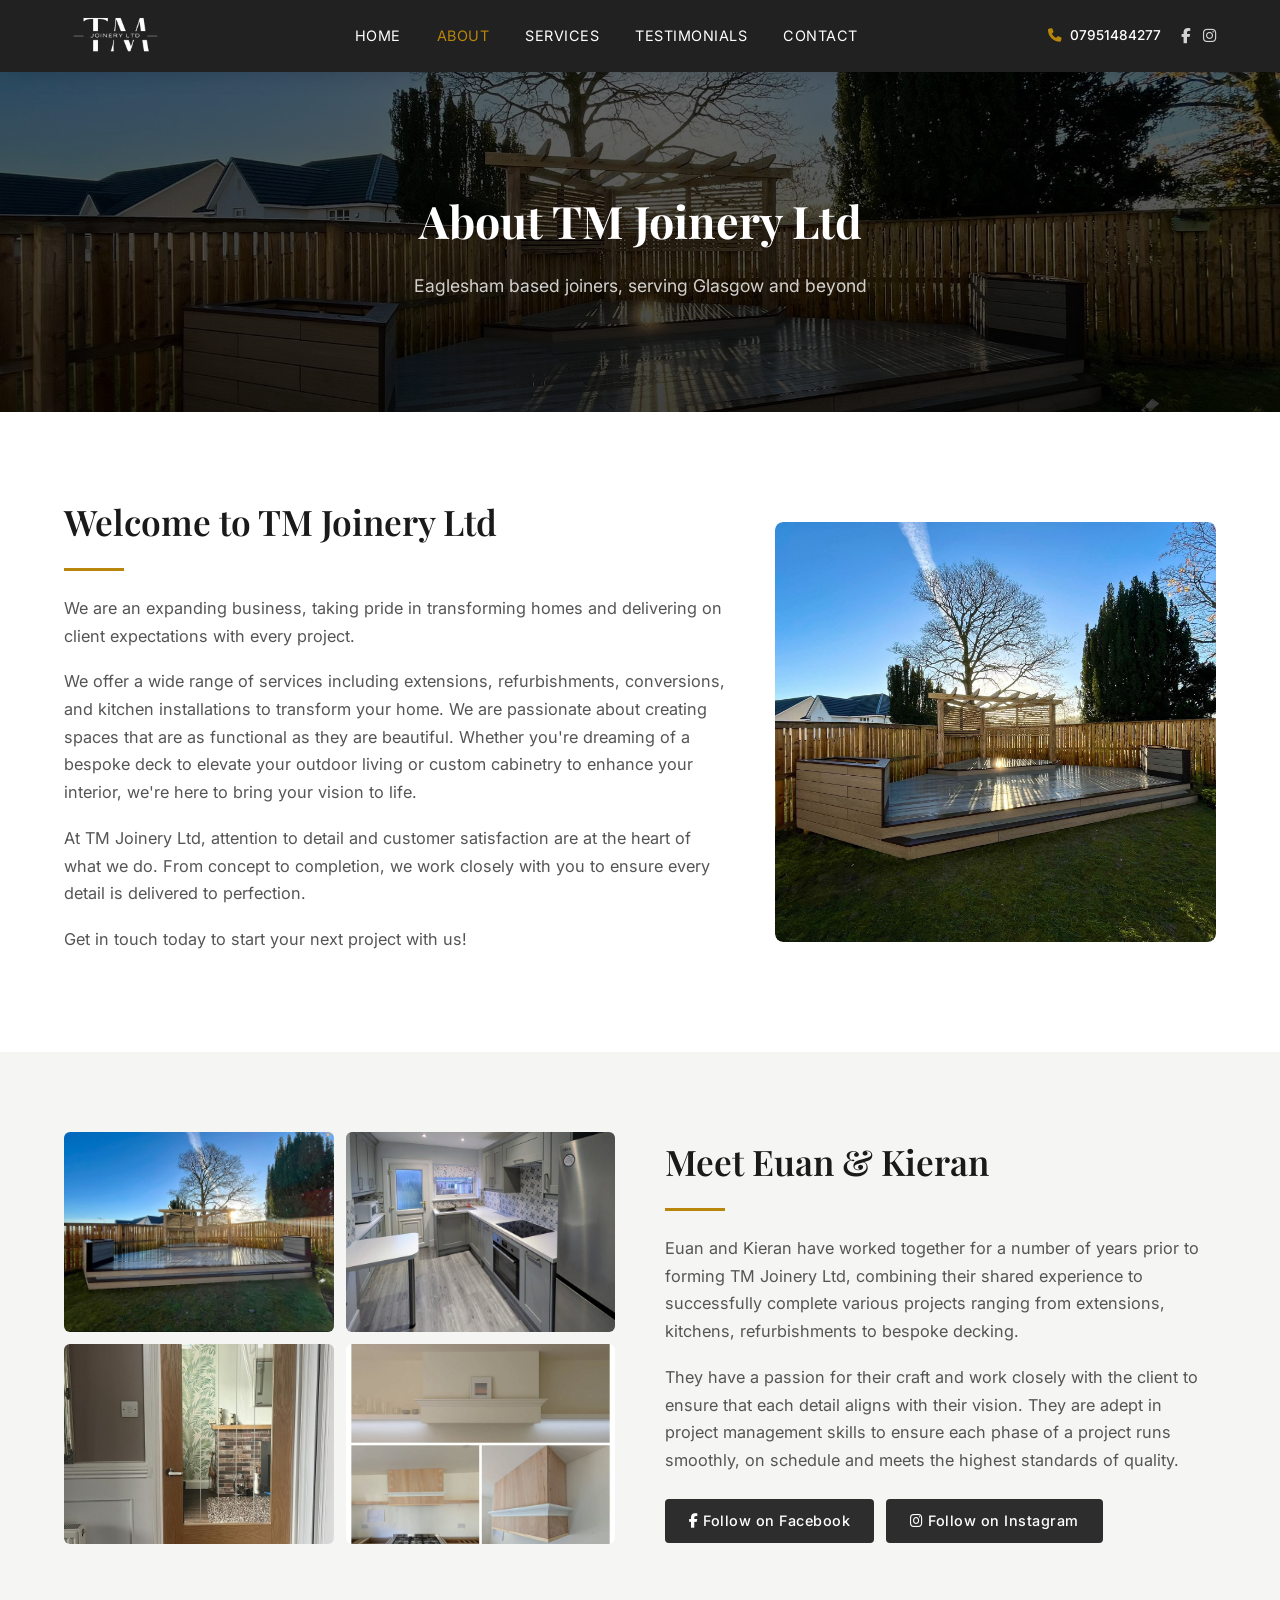
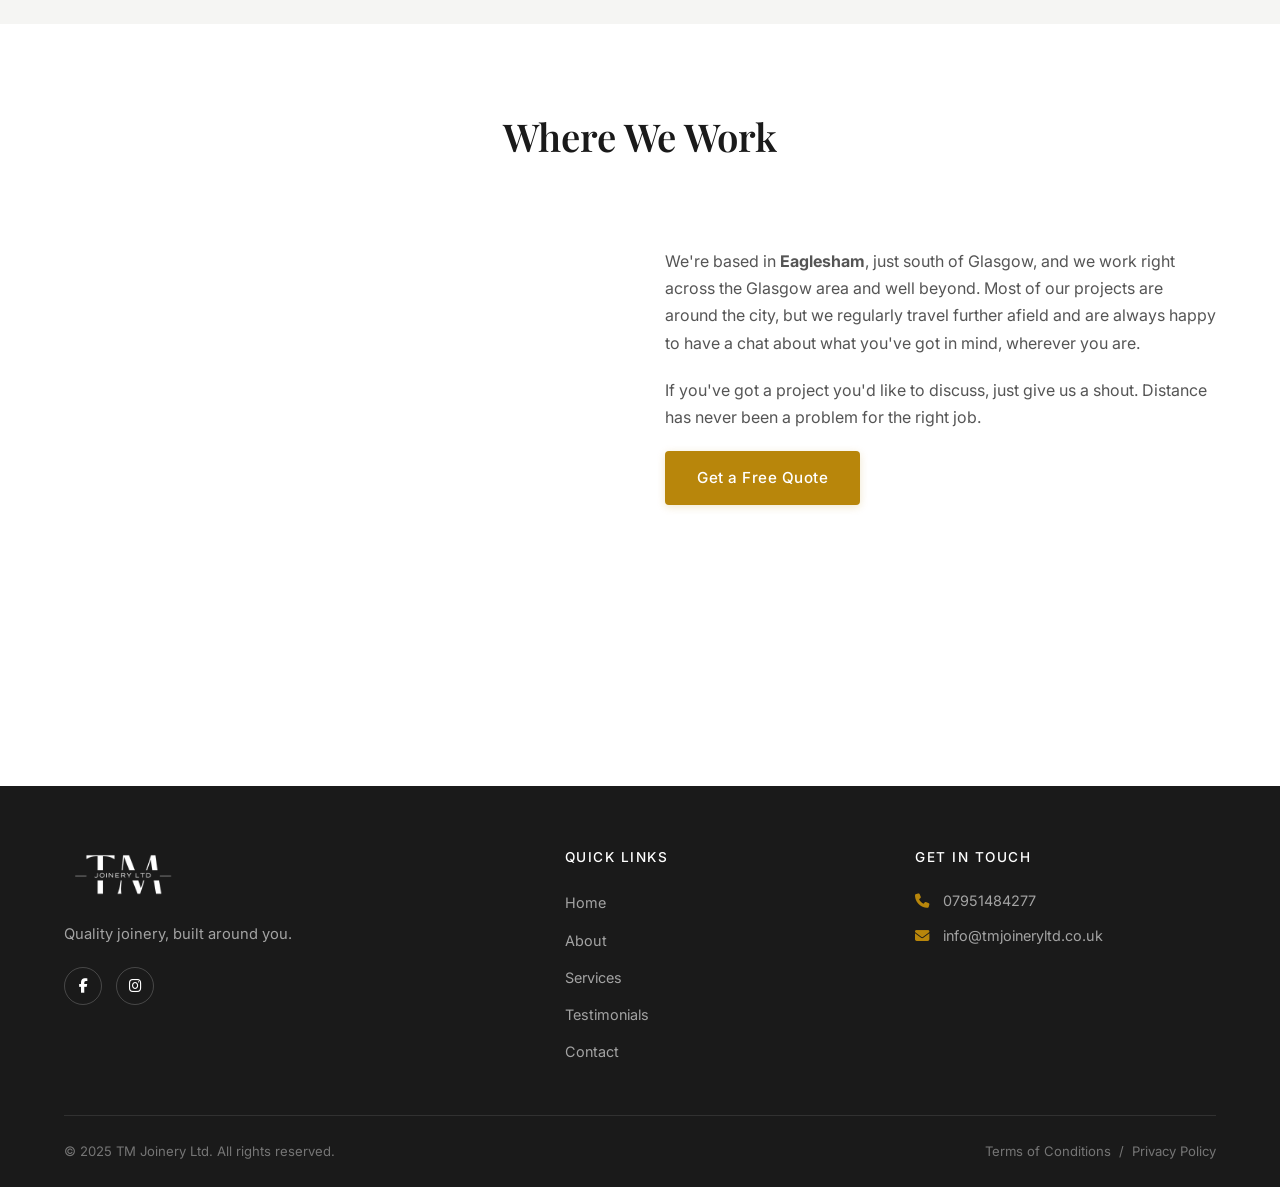
==== about.html @ 7e8c899b "Initial commit - TM Joinery Ltd website Complete responsive website with homepage, about page, servi" ====
<!DOCTYPE html>
<html lang="en">
<head>
    <meta charset="UTF-8">
    <meta name="viewport" content="width=device-width, initial-scale=1.0">
    <title>About Us | TM Joinery Ltd - Eaglesham, Glasgow</title>
    <meta name="description" content="Meet Euan and Kieran at TM Joinery Ltd, based in Eaglesham. Serving Glasgow, East Renfrewshire, Newton Mearns, Clarkston, Giffnock, and surrounding areas with quality joinery services.">
    <link rel="stylesheet" href="styles.css">
    <link rel="stylesheet" href="https://cdnjs.cloudflare.com/ajax/libs/font-awesome/6.5.1/css/all.min.css">
    <link rel="preconnect" href="https://fonts.googleapis.com">
    <link rel="preconnect" href="https://fonts.gstatic.com" crossorigin>
    <link href="https://fonts.googleapis.com/css2?family=Playfair+Display:wght@400;600;700&family=Inter:wght@300;400;500;600&display=swap" rel="stylesheet">
</head>
<body>

    <!-- Navigation -->
    <nav class="navbar navbar-inner scrolled" id="navbar">
        <div class="nav-container">
            <a href="index.html" class="nav-logo">
                <img src="Assets/Pics/logo 37.png" alt="TM Joinery Ltd">
            </a>
            <ul class="nav-links" id="navLinks">
                <li><a href="index.html">Home</a></li>
                <li><a href="about.html" class="active">About</a></li>
                <li><a href="index.html#services">Services</a></li>
                <li><a href="index.html#testimonials">Testimonials</a></li>
                <li><a href="index.html#contact">Contact</a></li>
            </ul>
            <div class="nav-right">
                <a href="tel:07951484277" class="nav-phone"><i class="fas fa-phone"></i> 07951484277</a>
                <div class="nav-socials">
                    <a href="https://www.facebook.com/people/TM-Joinery-Ltd/61568900701388/?locale=en_GB" target="_blank" rel="noopener" aria-label="Facebook"><i class="fab fa-facebook-f"></i></a>
                    <a href="https://www.instagram.com/tmjoinery_ltd/" target="_blank" rel="noopener" aria-label="Instagram"><i class="fab fa-instagram"></i></a>
                </div>
            </div>
            <button class="nav-toggle" id="navToggle" aria-label="Toggle navigation">
                <span></span>
                <span></span>
                <span></span>
            </button>
        </div>
    </nav>

    <!-- Page Header -->
    <section class="page-header">
        <div class="page-header-overlay"></div>
        <div class="page-header-content">
            <h1>About TM Joinery Ltd</h1>
            <p>Eaglesham based joiners, serving Glasgow and beyond</p>
        </div>
    </section>

    <!-- About Content -->
    <section class="about-page">
        <div class="container">
            <div class="about-grid">
                <div class="about-text">
                    <h2>Welcome to TM Joinery Ltd</h2>
                    <div class="section-line section-line-left"></div>
                    <p>We are an expanding business, taking pride in transforming homes and delivering on client expectations with every project.</p>
                    <p>We offer a wide range of services including extensions, refurbishments, conversions, and kitchen installations to transform your home. We are passionate about creating spaces that are as functional as they are beautiful. Whether you're dreaming of a bespoke deck to elevate your outdoor living or custom cabinetry to enhance your interior, we're here to bring your vision to life.</p>
                    <p>At TM Joinery Ltd, attention to detail and customer satisfaction are at the heart of what we do. From concept to completion, we work closely with you to ensure every detail is delivered to perfection.</p>
                    <p>Get in touch today to start your next project with us!</p>
                </div>
                <div class="about-image">
                    <img src="Assets/Pics/main background.jpg" alt="Composite decking and pergola by TM Joinery">
                </div>
            </div>
        </div>
    </section>

    <!-- Meet the Team -->
    <section class="team-section">
        <div class="container">
            <div class="team-grid">
                <div class="team-images">
                    <div class="team-img-grid">
                        <img src="Assets/Pics/FB/GARD FINISHED.jpg" alt="TM Joinery garden project" loading="lazy">
                        <img src="Assets/Pics/FB/484621518_17917018698072659_4618935820180916962_n.jpg" alt="TM Joinery kitchen project" loading="lazy">
                        <img src="Assets/Pics/FB/463657122_17898323796072659_1747032525059321779_n.jpg" alt="TM Joinery door installation" loading="lazy">
                        <img src="Assets/Pics/FB/515772789_17929178856072659_7982444539125440788_n.jpg" alt="TM Joinery custom build" loading="lazy">
                    </div>
                </div>
                <div class="team-text">
                    <h2>Meet Euan &amp; Kieran</h2>
                    <div class="section-line section-line-left"></div>
                    <p>Euan and Kieran have worked together for a number of years prior to forming TM Joinery Ltd, combining their shared experience to successfully complete various projects ranging from extensions, kitchens, refurbishments to bespoke decking.</p>
                    <p>They have a passion for their craft and work closely with the client to ensure that each detail aligns with their vision. They are adept in project management skills to ensure each phase of a project runs smoothly, on schedule and meets the highest standards of quality.</p>
                    <div class="team-socials">
                        <a href="https://www.facebook.com/people/TM-Joinery-Ltd/61568900701388/?locale=en_GB" target="_blank" rel="noopener" class="btn btn-social"><i class="fab fa-facebook-f"></i> Follow on Facebook</a>
                        <a href="https://www.instagram.com/tmjoinery_ltd/" target="_blank" rel="noopener" class="btn btn-social"><i class="fab fa-instagram"></i> Follow on Instagram</a>
                    </div>
                </div>
            </div>
        </div>
    </section>

    <!-- Where We Work + Map -->
    <section class="areas-section">
        <div class="container">
            <div class="section-header">
                <h2>Where We Work</h2>
                <div class="section-line"></div>
            </div>
            <div class="areas-grid">
                <div class="areas-map">
                    <iframe
                        src="https://www.google.com/maps/embed?pb=!1m18!1m12!1m3!1d143000!2d-4.45!3d55.82!2m3!1f0!2f0!3f0!3m2!1i1024!2i768!4f13.1!3m3!1m2!1s0x4888426b4a3f1b1d%3A0x2c8d3ec8e2f1c9a0!2sEaglesham%2C%20Glasgow!5e0!3m2!1sen!2suk!4v1"
                        width="100%"
                        height="400"
                        style="border:0; border-radius: 8px;"
                        allowfullscreen=""
                        loading="lazy"
                        referrerpolicy="no-referrer-when-downgrade"
                        title="TM Joinery Ltd - based in Eaglesham, serving the greater Glasgow area">
                    </iframe>
                </div>
                <div class="areas-content">
                    <p>We're based in <strong>Eaglesham</strong>, just south of Glasgow, and we work right across the Glasgow area and well beyond. Most of our projects are around the city, but we regularly travel further afield and are always happy to have a chat about what you've got in mind, wherever you are.</p>
                    <p>If you've got a project you'd like to discuss, just give us a shout. Distance has never been a problem for the right job.</p>
                    <a href="index.html#contact" class="btn btn-primary">Get a Free Quote</a>
                </div>
            </div>
        </div>
    </section>

    <!-- Footer -->
    <footer class="footer">
        <div class="container">
            <div class="footer-grid">
                <div class="footer-brand">
                    <img src="Assets/Pics/logo 37.png" alt="TM Joinery Ltd" class="footer-logo">
                    <p>Quality joinery, built around you.</p>
                    <div class="footer-socials">
                        <a href="https://www.facebook.com/people/TM-Joinery-Ltd/61568900701388/?locale=en_GB" target="_blank" rel="noopener" aria-label="Facebook"><i class="fab fa-facebook-f"></i></a>
                        <a href="https://www.instagram.com/tmjoinery_ltd/" target="_blank" rel="noopener" aria-label="Instagram"><i class="fab fa-instagram"></i></a>
                    </div>
                </div>
                <div class="footer-links">
                    <h4>Quick Links</h4>
                    <ul>
                        <li><a href="index.html">Home</a></li>
                        <li><a href="about.html">About</a></li>
                        <li><a href="index.html#services">Services</a></li>
                        <li><a href="index.html#testimonials">Testimonials</a></li>
                        <li><a href="index.html#contact">Contact</a></li>
                    </ul>
                </div>
                <div class="footer-contact">
                    <h4>Get in Touch</h4>
                    <p><i class="fas fa-phone"></i> <a href="tel:07951484277">07951484277</a></p>
                    <p><i class="fas fa-envelope"></i> <a href="mailto:info@tmjoineryltd.co.uk">info@tmjoineryltd.co.uk</a></p>
                </div>
            </div>
            <div class="footer-bottom">
                <p>&copy; 2025 TM Joinery Ltd. All rights reserved.</p>
                <div class="footer-legal">
                    <a href="#">Terms of Conditions</a>
                    <span>/</span>
                    <a href="#">Privacy Policy</a>
                </div>
            </div>
        </div>
    </footer>

    <script>
        // Mobile nav toggle
        const navToggle = document.getElementById('navToggle');
        const navLinks = document.getElementById('navLinks');
        navToggle.addEventListener('click', () => {
            navLinks.classList.toggle('active');
            navToggle.classList.toggle('active');
        });
        navLinks.querySelectorAll('a').forEach(link => {
            link.addEventListener('click', () => {
                navLinks.classList.remove('active');
                navToggle.classList.remove('active');
            });
        });

        // Scroll reveal
        const observer = new IntersectionObserver((entries) => {
            entries.forEach(entry => {
                if (entry.isIntersecting) {
                    entry.target.classList.add('visible');
                    observer.unobserve(entry.target);
                }
            });
        }, { threshold: 0.1, rootMargin: '0px 0px -50px 0px' });

        document.querySelectorAll('.about-text, .about-image, .team-text, .team-images, .areas-content, .areas-map').forEach(el => {
            el.classList.add('fade-in');
            observer.observe(el);
        });

        const style = document.createElement('style');
        style.textContent = `
            .fade-in { opacity: 0; transform: translateY(24px); transition: opacity 0.6s ease, transform 0.6s ease; }
            .fade-in.visible { opacity: 1; transform: translateY(0); }
        `;
        document.head.appendChild(style);
    </script>
</body>
</html>
---- styles.css ----
/* ========================================
   TM Joinery Ltd - Stylesheet
   ======================================== */

:root {
    --color-dark: #1a1a1a;
    --color-charcoal: #2d2d2d;
    --color-grey: #555;
    --color-light-grey: #f5f5f3;
    --color-border: #e0ddd8;
    --color-accent: #b8860b;
    --color-accent-dark: #9a7209;
    --color-white: #ffffff;
    --color-cream: #faf9f7;
    --font-heading: 'Playfair Display', Georgia, serif;
    --font-body: 'Inter', -apple-system, BlinkMacSystemFont, sans-serif;
}

* {
    margin: 0;
    padding: 0;
    box-sizing: border-box;
}

html {
    scroll-behavior: smooth;
}

body {
    font-family: var(--font-body);
    color: var(--color-dark);
    line-height: 1.7;
    overflow-x: hidden;
}

img {
    max-width: 100%;
    height: auto;
    display: block;
}

a {
    text-decoration: none;
    color: inherit;
    transition: color 0.3s ease;
}

.container {
    max-width: 1200px;
    margin: 0 auto;
    padding: 0 24px;
}

.section-header {
    text-align: center;
    margin-bottom: 60px;
}

.section-header h2 {
    font-family: var(--font-heading);
    font-size: 2.4rem;
    font-weight: 600;
    color: var(--color-dark);
    margin-bottom: 16px;
}

.section-line {
    width: 60px;
    height: 3px;
    background: var(--color-accent);
    margin: 0 auto;
}

.section-subtitle {
    margin-top: 20px;
    color: var(--color-grey);
    font-size: 1.05rem;
    max-width: 600px;
    margin-left: auto;
    margin-right: auto;
}

/* Buttons */
.btn {
    display: inline-block;
    padding: 14px 32px;
    border-radius: 4px;
    font-weight: 500;
    font-size: 0.95rem;
    letter-spacing: 0.5px;
    transition: all 0.35s cubic-bezier(0.25, 0.46, 0.45, 0.94);
    cursor: pointer;
    border: none;
    font-family: var(--font-body);
    position: relative;
    overflow: hidden;
}

.btn::after {
    content: '';
    position: absolute;
    top: 50%;
    left: 50%;
    width: 0;
    height: 0;
    background: rgba(255, 255, 255, 0.15);
    border-radius: 50%;
    transform: translate(-50%, -50%);
    transition: width 0.5s ease, height 0.5s ease;
}

.btn:hover::after {
    width: 300px;
    height: 300px;
}

.btn-primary {
    background: var(--color-accent);
    color: var(--color-white);
    box-shadow: 0 2px 8px rgba(184, 134, 11, 0.2);
}

.btn-primary:hover {
    background: var(--color-accent-dark);
    transform: translateY(-2px);
    box-shadow: 0 6px 20px rgba(184, 134, 11, 0.35);
}

.btn-primary:active {
    transform: translateY(0);
    box-shadow: 0 2px 6px rgba(184, 134, 11, 0.2);
}

.btn-outline {
    border: 2px solid var(--color-white);
    color: var(--color-white);
    background: transparent;
}

.btn-outline:hover {
    background: var(--color-white);
    color: var(--color-dark);
    transform: translateY(-2px);
    box-shadow: 0 6px 20px rgba(255, 255, 255, 0.2);
}

.btn-social {
    background: var(--color-charcoal);
    color: var(--color-white);
    padding: 10px 24px;
    font-size: 0.9rem;
}

.btn-social:hover {
    background: var(--color-accent);
    transform: translateY(-2px);
    box-shadow: 0 4px 15px rgba(184, 134, 11, 0.3);
}

/* ========================================
   Navigation
   ======================================== */
.navbar {
    position: fixed;
    top: 0;
    left: 0;
    width: 100%;
    z-index: 1000;
    padding: 16px 0;
    transition: all 0.3s ease;
    background: rgba(26, 26, 26, 0.55);
    backdrop-filter: blur(6px);
    -webkit-backdrop-filter: blur(6px);
}

.navbar.scrolled {
    background: rgba(26, 26, 26, 0.97);
    padding: 10px 0;
    box-shadow: 0 2px 20px rgba(0, 0, 0, 0.15);
}

.nav-container {
    max-width: 1200px;
    margin: 0 auto;
    padding: 0 24px;
    display: flex;
    align-items: center;
    justify-content: space-between;
}

.nav-logo img {
    height: 65px;
    filter: brightness(0) invert(1);
    transition: height 0.3s ease;
}

.navbar.scrolled .nav-logo img {
    height: 52px;
}

.nav-links {
    display: flex;
    list-style: none;
    gap: 36px;
}

.nav-links a {
    color: var(--color-white);
    font-size: 0.9rem;
    font-weight: 400;
    letter-spacing: 0.5px;
    text-transform: uppercase;
    position: relative;
}

.nav-links a::after {
    content: '';
    position: absolute;
    bottom: -4px;
    left: 0;
    width: 0;
    height: 2px;
    background: var(--color-accent);
    transition: width 0.3s ease;
}

.nav-links a:hover::after,
.nav-links a.nav-active::after {
    width: 100%;
}

.nav-right {
    display: flex;
    align-items: center;
    gap: 20px;
}

.nav-phone {
    color: var(--color-white);
    font-size: 0.85rem;
    font-weight: 500;
}

.nav-phone i {
    margin-right: 4px;
    color: var(--color-accent);
}

.nav-socials {
    display: flex;
    gap: 12px;
}

.nav-socials a {
    color: var(--color-white);
    font-size: 0.95rem;
    opacity: 0.8;
    transition: all 0.3s ease;
}

.nav-socials a:hover {
    opacity: 1;
    color: var(--color-accent);
}

.nav-toggle {
    display: none;
    flex-direction: column;
    gap: 5px;
    background: none;
    border: none;
    cursor: pointer;
    padding: 4px;
}

.nav-toggle span {
    width: 24px;
    height: 2px;
    background: var(--color-white);
    transition: all 0.3s ease;
}

/* ========================================
   Hero
   ======================================== */
.hero {
    position: relative;
    height: 100vh;
    min-height: 600px;
    display: flex;
    align-items: center;
    justify-content: center;
    background: url('Assets/Pics/main background.jpg') center/cover no-repeat;
}

.hero-overlay {
    position: absolute;
    inset: 0;
    background: linear-gradient(to bottom, rgba(0, 0, 0, 0.55), rgba(0, 0, 0, 0.7));
}

.hero-content {
    position: relative;
    z-index: 1;
    text-align: center;
    color: var(--color-white);
    padding: 0 24px;
    max-width: 800px;
}

.hero h1 {
    font-family: var(--font-heading);
    font-size: 3.5rem;
    font-weight: 700;
    letter-spacing: 2px;
    margin-bottom: 20px;
    line-height: 1.2;
}

.hero-subtitle {
    font-size: 1.15rem;
    font-weight: 300;
    opacity: 0.9;
    margin-bottom: 40px;
    letter-spacing: 0.3px;
}

.hero-buttons {
    display: flex;
    gap: 16px;
    justify-content: center;
    flex-wrap: wrap;
    margin-bottom: 40px;
}

.hero-socials {
    display: flex;
    gap: 20px;
    justify-content: center;
}

.hero-socials a {
    color: var(--color-white);
    font-size: 1.3rem;
    opacity: 0.7;
    transition: all 0.3s ease;
}

.hero-socials a:hover {
    opacity: 1;
    color: var(--color-accent);
    transform: translateY(-2px);
}

/* ========================================
   About
   ======================================== */
.about {
    padding: 100px 0;
    background: var(--color-white);
}

.about-grid {
    display: grid;
    grid-template-columns: 1fr 1fr;
    gap: 60px;
    align-items: start;
}

.about-text p {
    color: var(--color-grey);
    margin-bottom: 20px;
    font-size: 1.02rem;
}

.about-text .btn {
    margin-top: 10px;
}

.founders-card {
    background: var(--color-cream);
    padding: 40px;
    border-radius: 8px;
    border-left: 4px solid var(--color-accent);
}

.founders-card h3 {
    font-family: var(--font-heading);
    font-size: 1.6rem;
    margin-bottom: 16px;
    color: var(--color-dark);
}

.founders-card p {
    color: var(--color-grey);
    font-size: 0.95rem;
    line-height: 1.8;
}

.founders-socials {
    margin-top: 24px;
    display: flex;
    flex-direction: column;
    gap: 10px;
}

.founders-socials a {
    color: var(--color-accent);
    font-size: 0.9rem;
    font-weight: 500;
    display: inline-flex;
    align-items: center;
    gap: 8px;
}

.founders-socials a:hover {
    color: var(--color-accent-dark);
}

/* ========================================
   Services
   ======================================== */
.services {
    padding: 100px 0;
    background: var(--color-light-grey);
}

.services-grid {
    display: grid;
    grid-template-columns: repeat(3, 1fr);
    gap: 30px;
}

.service-card {
    background: var(--color-white);
    border-radius: 8px;
    overflow: hidden;
    transition: transform 0.3s ease, box-shadow 0.3s ease;
    box-shadow: 0 2px 10px rgba(0, 0, 0, 0.06);
}

.service-card:hover {
    transform: translateY(-6px);
    box-shadow: 0 12px 30px rgba(0, 0, 0, 0.1);
}

.service-img {
    height: 220px;
    overflow: hidden;
}

.service-img img {
    width: 100%;
    height: 100%;
    object-fit: cover;
    transition: transform 0.5s ease;
}

.service-card:hover .service-img img {
    transform: scale(1.05);
}

.service-content {
    padding: 28px;
}

.service-content h3 {
    font-family: var(--font-heading);
    font-size: 1.25rem;
    margin-bottom: 10px;
    color: var(--color-dark);
}

.service-content p {
    color: var(--color-grey);
    font-size: 0.92rem;
    line-height: 1.7;
}

/* ========================================
   Projects / Our Work
   ======================================== */
.projects {
    padding: 100px 0;
    background: var(--color-white);
}

.projects-grid {
    display: grid;
    grid-template-columns: repeat(3, 1fr);
    gap: 28px;
    margin-bottom: 50px;
}

.project-card {
    display: block;
    background: var(--color-white);
    border-radius: 8px;
    overflow: hidden;
    box-shadow: 0 2px 12px rgba(0, 0, 0, 0.07);
    transition: transform 0.3s ease, box-shadow 0.3s ease;
}

.project-card:hover {
    transform: translateY(-6px);
    box-shadow: 0 14px 35px rgba(0, 0, 0, 0.12);
}

.project-img {
    position: relative;
    height: 260px;
    overflow: hidden;
}

.project-img img {
    width: 100%;
    height: 100%;
    object-fit: cover;
    transition: transform 0.5s ease;
}

.project-card:hover .project-img img {
    transform: scale(1.06);
}

.project-overlay {
    position: absolute;
    inset: 0;
    background: rgba(26, 26, 26, 0.6);
    display: flex;
    align-items: center;
    justify-content: center;
    opacity: 0;
    transition: opacity 0.3s ease;
}

.project-card:hover .project-overlay {
    opacity: 1;
}

.project-link {
    color: var(--color-white);
    font-size: 0.92rem;
    font-weight: 500;
    padding: 10px 22px;
    border: 2px solid var(--color-white);
    border-radius: 4px;
    letter-spacing: 0.3px;
    transition: all 0.3s ease;
}

.project-link i {
    margin-right: 6px;
}

.project-card:hover .project-link {
    background: var(--color-accent);
    border-color: var(--color-accent);
}

.project-info {
    padding: 24px 28px;
}

.project-info h3 {
    font-family: var(--font-heading);
    font-size: 1.15rem;
    color: var(--color-dark);
    margin-bottom: 6px;
}

.project-info p {
    color: var(--color-grey);
    font-size: 0.88rem;
    line-height: 1.6;
}

/* Featured Facebook Post */
.featured-post {
    display: grid;
    grid-template-columns: 1fr 1fr;
    gap: 50px;
    align-items: center;
    margin-bottom: 60px;
    padding: 50px;
    background: var(--color-light-grey);
    border-radius: 12px;
}

.featured-post-text h3 {
    font-family: var(--font-heading);
    font-size: 1.8rem;
    color: var(--color-dark);
    margin-bottom: 14px;
}

.featured-post-text p {
    color: var(--color-grey);
    font-size: 1rem;
    line-height: 1.7;
    margin-bottom: 24px;
}

.featured-post-socials {
    display: flex;
    gap: 12px;
    flex-wrap: wrap;
}

.featured-post-embed {
    display: flex;
    justify-content: center;
}

.featured-post-embed iframe {
    max-width: 100%;
    border-radius: 8px;
}

.projects-cta {
    text-align: center;
}

.projects-cta p {
    color: var(--color-grey);
    margin-bottom: 16px;
}

.projects-socials {
    display: flex;
    gap: 12px;
    justify-content: center;
}

/* ========================================
   Testimonials
   ======================================== */
.testimonials {
    padding: 100px 0;
    background: var(--color-charcoal);
    color: var(--color-white);
}

.testimonials .section-header h2 {
    color: var(--color-white);
}

.testimonials .section-subtitle {
    color: rgba(255, 255, 255, 0.6);
}

.testimonials-grid {
    display: grid;
    grid-template-columns: repeat(3, 1fr);
    gap: 28px;
}

.testimonial-card {
    background: rgba(255, 255, 255, 0.06);
    border: 1px solid rgba(255, 255, 255, 0.1);
    border-radius: 8px;
    padding: 32px;
    transition: transform 0.3s ease;
}

.testimonial-card:hover {
    transform: translateY(-4px);
}

.stars {
    color: var(--color-accent);
    margin-bottom: 16px;
    font-size: 0.85rem;
    display: flex;
    gap: 3px;
}

.testimonial-text {
    font-size: 0.92rem;
    line-height: 1.8;
    color: rgba(255, 255, 255, 0.85);
    margin-bottom: 20px;
    font-style: italic;
}

.testimonial-author {
    display: flex;
    justify-content: space-between;
    align-items: center;
    border-top: 1px solid rgba(255, 255, 255, 0.1);
    padding-top: 16px;
}

.testimonial-author strong {
    font-size: 0.95rem;
}

.testimonial-author span {
    font-size: 0.8rem;
    color: rgba(255, 255, 255, 0.5);
    display: flex;
    align-items: center;
    gap: 6px;
}

/* Testimonials CTA */
.testimonials-cta {
    text-align: center;
    margin-top: 50px;
}

.testimonials-cta p {
    color: rgba(255, 255, 255, 0.6);
    font-size: 1rem;
    margin-bottom: 18px;
}

.testimonials-links {
    display: flex;
    gap: 14px;
    justify-content: center;
    flex-wrap: wrap;
}

.btn-review {
    padding: 12px 28px;
    border-radius: 4px;
    font-size: 0.9rem;
    font-weight: 500;
    border: 2px solid rgba(255, 255, 255, 0.2);
    background: transparent;
    color: var(--color-white);
}

.btn-review i {
    margin-right: 6px;
}

.btn-google:hover {
    background: #4285f4;
    border-color: #4285f4;
    transform: translateY(-2px);
    box-shadow: 0 4px 15px rgba(66, 133, 244, 0.4);
}

.btn-facebook:hover {
    background: #1877f2;
    border-color: #1877f2;
    transform: translateY(-2px);
    box-shadow: 0 4px 15px rgba(24, 119, 242, 0.4);
}

/* ========================================
   Contact
   ======================================== */
.contact {
    padding: 100px 0;
    background: var(--color-cream);
}

.contact-grid {
    display: grid;
    grid-template-columns: 1.2fr 0.8fr;
    gap: 50px;
    align-items: start;
}

.contact-form {
    display: grid;
    grid-template-columns: 1fr 1fr;
    gap: 20px;
}

.form-group {
    display: flex;
    flex-direction: column;
}

.form-group.full-width {
    grid-column: 1 / -1;
}

.form-group label {
    font-size: 0.85rem;
    font-weight: 500;
    margin-bottom: 6px;
    color: var(--color-dark);
}

.form-group input,
.form-group select,
.form-group textarea {
    padding: 12px 16px;
    border: 1px solid var(--color-border);
    border-radius: 4px;
    font-family: var(--font-body);
    font-size: 0.95rem;
    background: var(--color-white);
    transition: border-color 0.3s ease;
    color: var(--color-dark);
}

.form-group input:focus,
.form-group select:focus,
.form-group textarea:focus {
    outline: none;
    border-color: var(--color-accent);
}

.contact-form .btn {
    grid-column: 1 / -1;
    justify-self: start;
}

.contact-card {
    background: var(--color-white);
    padding: 36px;
    border-radius: 8px;
    box-shadow: 0 2px 15px rgba(0, 0, 0, 0.06);
}

.contact-item {
    display: flex;
    align-items: flex-start;
    gap: 16px;
    padding: 16px 0;
    border-bottom: 1px solid var(--color-border);
}

.contact-item:last-child {
    border-bottom: none;
}

.contact-item > i {
    font-size: 1.1rem;
    color: var(--color-accent);
    margin-top: 4px;
    width: 20px;
    text-align: center;
}

.contact-item h4 {
    font-size: 0.8rem;
    text-transform: uppercase;
    letter-spacing: 1px;
    color: var(--color-grey);
    margin-bottom: 4px;
    font-weight: 500;
}

.contact-item a,
.contact-item span {
    color: var(--color-dark);
    font-weight: 500;
}

.contact-item a:hover {
    color: var(--color-accent);
}

.contact-socials {
    display: flex;
    gap: 16px;
}

.contact-socials a {
    display: flex;
    align-items: center;
    gap: 6px;
    font-size: 0.9rem;
}

.contact-follow {
    margin-top: 20px;
    text-align: center;
    color: var(--color-grey);
    font-size: 0.9rem;
}

/* Form success state */
.contact-form-wrap {
    position: relative;
}

.form-success {
    display: none;
    position: absolute;
    inset: 0;
    background: var(--color-cream);
    border-radius: 8px;
    align-items: center;
    justify-content: center;
}

.form-success.active {
    display: flex;
}

.form-success-inner {
    text-align: center;
    padding: 40px;
}

.form-success-inner i {
    font-size: 3.5rem;
    color: var(--color-accent);
    margin-bottom: 20px;
}

.form-success-inner h3 {
    font-family: var(--font-heading);
    font-size: 1.8rem;
    margin-bottom: 12px;
    color: var(--color-dark);
}

.form-success-inner p {
    color: var(--color-grey);
    font-size: 1.02rem;
    line-height: 1.7;
    margin-bottom: 28px;
    max-width: 400px;
    margin-left: auto;
    margin-right: auto;
}

/* ========================================
   Footer
   ======================================== */
.footer {
    background: var(--color-dark);
    color: var(--color-white);
    padding: 60px 0 0;
}

.footer-grid {
    display: grid;
    grid-template-columns: 1.5fr 1fr 1fr;
    gap: 50px;
    padding-bottom: 40px;
    border-bottom: 1px solid rgba(255, 255, 255, 0.1);
}

.footer-logo {
    height: 60px;
    filter: brightness(0) invert(1);
    margin-bottom: 16px;
}

.footer-brand p {
    color: rgba(255, 255, 255, 0.6);
    font-size: 0.92rem;
    margin-bottom: 20px;
}

.footer-socials {
    display: flex;
    gap: 14px;
}

.footer-socials a {
    width: 38px;
    height: 38px;
    border-radius: 50%;
    border: 1px solid rgba(255, 255, 255, 0.2);
    display: flex;
    align-items: center;
    justify-content: center;
    transition: all 0.3s ease;
    font-size: 0.9rem;
}

.footer-socials a:hover {
    background: var(--color-accent);
    border-color: var(--color-accent);
}

.footer-links h4,
.footer-contact h4 {
    font-size: 0.85rem;
    text-transform: uppercase;
    letter-spacing: 1.5px;
    margin-bottom: 20px;
    color: var(--color-white);
    font-weight: 500;
}

.footer-links ul {
    list-style: none;
}

.footer-links li {
    margin-bottom: 10px;
}

.footer-links a {
    color: rgba(255, 255, 255, 0.6);
    font-size: 0.9rem;
    transition: color 0.3s ease;
}

.footer-links a:hover {
    color: var(--color-accent);
}

.footer-contact p {
    color: rgba(255, 255, 255, 0.6);
    font-size: 0.9rem;
    margin-bottom: 10px;
}

.footer-contact i {
    color: var(--color-accent);
    margin-right: 8px;
    width: 16px;
}

.footer-contact a {
    color: rgba(255, 255, 255, 0.6);
}

.footer-contact a:hover {
    color: var(--color-accent);
}

.footer-bottom {
    display: flex;
    justify-content: space-between;
    align-items: center;
    padding: 24px 0;
    font-size: 0.82rem;
    color: rgba(255, 255, 255, 0.4);
}

.footer-legal {
    display: flex;
    gap: 8px;
}

.footer-legal a {
    color: rgba(255, 255, 255, 0.4);
}

.footer-legal a:hover {
    color: var(--color-accent);
}

/* ========================================
   Stats Bar
   ======================================== */
.stats-bar {
    background: var(--color-white);
    padding: 0;
    position: relative;
    overflow: hidden;
    border-bottom: 1px solid var(--color-border);
}

.stats-grid {
    display: flex;
    align-items: stretch;
    justify-content: center;
    gap: 0;
}

.stat-item {
    flex: 1;
    text-align: center;
    padding: 32px 20px;
    position: relative;
}

.stat-item::after {
    content: '';
    position: absolute;
    bottom: 0;
    left: 50%;
    transform: translateX(-50%);
    width: 0;
    height: 2px;
    background: var(--color-accent);
    transition: width 0.6s cubic-bezier(0.25, 0.46, 0.45, 0.94);
}

.stats-bar.visible .stat-item::after {
    width: 40px;
}

.stat-number {
    font-family: var(--font-body);
    font-size: 2.2rem;
    font-weight: 600;
    color: var(--color-dark);
    line-height: 1;
    letter-spacing: -0.5px;
}

.stat-suffix {
    font-family: var(--font-body);
    font-size: 2.2rem;
    font-weight: 600;
    color: var(--color-accent);
}

.stat-label {
    display: block;
    margin-top: 8px;
    font-size: 0.75rem;
    text-transform: uppercase;
    letter-spacing: 2px;
    color: var(--color-grey);
    font-weight: 400;
}

.stat-divider {
    width: 1px;
    height: auto;
    background: var(--color-border);
    align-self: stretch;
}

/* ========================================
   About Intro (Homepage)
   ======================================== */
.about-intro {
    padding: 100px 0;
    background: var(--color-white);
}

.about-intro-grid {
    display: grid;
    grid-template-columns: 1fr 1fr;
    gap: 60px;
    align-items: center;
}

.about-intro-text h2 {
    font-family: var(--font-heading);
    font-size: 2.2rem;
    font-weight: 600;
    color: var(--color-dark);
    margin-bottom: 16px;
}

.section-line-left {
    margin: 0 0 24px 0;
}

.about-intro-text p {
    color: var(--color-grey);
    margin-bottom: 18px;
    font-size: 1.02rem;
}

.about-intro-text .btn {
    margin-top: 8px;
}

.about-intro-image {
    border-radius: 8px;
    overflow: hidden;
}

.about-intro-image img {
    width: 100%;
    height: 400px;
    object-fit: cover;
    border-radius: 8px;
}

/* ========================================
   About Page
   ======================================== */
.navbar-inner {
    background: rgba(26, 26, 26, 0.97);
}

.nav-links a.active {
    color: var(--color-accent);
}

.page-header {
    position: relative;
    height: 340px;
    display: flex;
    align-items: center;
    justify-content: center;
    background: url('Assets/Pics/main background.jpg') center/cover no-repeat;
    margin-top: 72px;
}

.page-header-overlay {
    position: absolute;
    inset: 0;
    background: linear-gradient(to bottom, rgba(0, 0, 0, 0.6), rgba(0, 0, 0, 0.75));
}

.page-header-content {
    position: relative;
    z-index: 1;
    text-align: center;
    color: var(--color-white);
}

.page-header-content h1 {
    font-family: var(--font-heading);
    font-size: 2.8rem;
    font-weight: 700;
    margin-bottom: 12px;
}

.page-header-content p {
    font-size: 1.1rem;
    opacity: 0.8;
}

.about-page {
    padding: 80px 0;
    background: var(--color-white);
}

.about-page .about-grid {
    display: grid;
    grid-template-columns: 1.2fr 0.8fr;
    gap: 50px;
    align-items: center;
}

.about-page .about-text h2 {
    font-family: var(--font-heading);
    font-size: 2.2rem;
    font-weight: 600;
    color: var(--color-dark);
    margin-bottom: 16px;
}

.about-page .about-text p {
    color: var(--color-grey);
    margin-bottom: 18px;
    font-size: 1.02rem;
}

.about-image {
    border-radius: 8px;
    overflow: hidden;
}

.about-image img {
    width: 100%;
    height: 420px;
    object-fit: cover;
    border-radius: 8px;
}

/* Team Section */
.team-section {
    padding: 80px 0;
    background: var(--color-light-grey);
}

.team-grid {
    display: grid;
    grid-template-columns: 1fr 1fr;
    gap: 50px;
    align-items: center;
}

.team-img-grid {
    display: grid;
    grid-template-columns: 1fr 1fr;
    gap: 12px;
}

.team-img-grid img {
    width: 100%;
    height: 200px;
    object-fit: cover;
    border-radius: 6px;
}

.team-text h2 {
    font-family: var(--font-heading);
    font-size: 2.2rem;
    font-weight: 600;
    color: var(--color-dark);
    margin-bottom: 16px;
}

.team-text p {
    color: var(--color-grey);
    margin-bottom: 18px;
    font-size: 1.02rem;
}

.team-socials {
    display: flex;
    gap: 12px;
    margin-top: 24px;
    flex-wrap: wrap;
}

/* Areas Section */
.areas-section {
    padding: 80px 0;
    background: var(--color-white);
}

.areas-grid {
    display: grid;
    grid-template-columns: 1fr 1fr;
    gap: 50px;
    align-items: start;
}

.areas-map iframe {
    width: 100%;
    height: 100%;
    min-height: 450px;
}

.areas-content p {
    color: var(--color-grey);
    font-size: 1rem;
    margin-bottom: 20px;
    line-height: 1.7;
}

.areas-content h3 {
    font-family: var(--font-heading);
    font-size: 1.5rem;
    color: var(--color-dark);
    margin-bottom: 20px;
}

.areas-list {
    display: grid;
    grid-template-columns: 1fr 1fr;
    gap: 24px;
    margin-bottom: 28px;
}

.areas-column h4 {
    font-size: 0.85rem;
    text-transform: uppercase;
    letter-spacing: 1px;
    color: var(--color-accent);
    margin-bottom: 10px;
    font-weight: 600;
}

.areas-column ul {
    list-style: none;
}

.areas-column li {
    color: var(--color-grey);
    font-size: 0.9rem;
    padding: 4px 0;
    padding-left: 14px;
    position: relative;
}

.areas-column li::before {
    content: '';
    position: absolute;
    left: 0;
    top: 12px;
    width: 5px;
    height: 5px;
    background: var(--color-accent);
    border-radius: 50%;
}

.areas-note {
    font-style: italic;
    margin-bottom: 24px;
}

/* ========================================
   Agency Polish - Animations & Micro-interactions
   ======================================== */

/* Reveal animations */
.reveal {
    opacity: 0;
    transform: translateY(30px);
    transition: opacity 0.7s cubic-bezier(0.25, 0.46, 0.45, 0.94),
                transform 0.7s cubic-bezier(0.25, 0.46, 0.45, 0.94);
}

.reveal.visible {
    opacity: 1;
    transform: translateY(0);
}

.reveal-left {
    opacity: 0;
    transform: translateX(-40px);
    transition: opacity 0.7s cubic-bezier(0.25, 0.46, 0.45, 0.94),
                transform 0.7s cubic-bezier(0.25, 0.46, 0.45, 0.94);
}

.reveal-left.visible {
    opacity: 1;
    transform: translateX(0);
}

.reveal-right {
    opacity: 0;
    transform: translateX(40px);
    transition: opacity 0.7s cubic-bezier(0.25, 0.46, 0.45, 0.94),
                transform 0.7s cubic-bezier(0.25, 0.46, 0.45, 0.94);
}

.reveal-right.visible {
    opacity: 1;
    transform: translateX(0);
}

.reveal-scale {
    opacity: 0;
    transform: scale(0.92);
    transition: opacity 0.6s cubic-bezier(0.25, 0.46, 0.45, 0.94),
                transform 0.6s cubic-bezier(0.25, 0.46, 0.45, 0.94);
}

.reveal-scale.visible {
    opacity: 1;
    transform: scale(1);
}

/* Section header line animation */
.section-line {
    transition: width 0.8s cubic-bezier(0.25, 0.46, 0.45, 0.94);
}

.section-header .section-line {
    width: 0;
}

.section-header.visible .section-line {
    width: 60px;
}

/* Stagger delays for grid items */
.stagger-1 { transition-delay: 0.05s !important; }
.stagger-2 { transition-delay: 0.12s !important; }
.stagger-3 { transition-delay: 0.19s !important; }
.stagger-4 { transition-delay: 0.26s !important; }
.stagger-5 { transition-delay: 0.33s !important; }
.stagger-6 { transition-delay: 0.40s !important; }

/* Enhanced card interactions */
.service-card {
    box-shadow: 0 2px 10px rgba(0, 0, 0, 0.06);
    transition: transform 0.4s cubic-bezier(0.25, 0.46, 0.45, 0.94),
                box-shadow 0.4s cubic-bezier(0.25, 0.46, 0.45, 0.94);
}

.service-card:hover {
    transform: translateY(-8px);
    box-shadow: 0 16px 40px rgba(0, 0, 0, 0.12);
}

.service-card:hover .service-content h3 {
    color: var(--color-accent);
}

.service-content h3 {
    transition: color 0.3s ease;
}

/* Testimonial card glow */
.testimonial-card {
    transition: transform 0.4s cubic-bezier(0.25, 0.46, 0.45, 0.94),
                box-shadow 0.4s ease,
                border-color 0.4s ease;
}

.testimonial-card:hover {
    transform: translateY(-6px);
    box-shadow: 0 10px 30px rgba(184, 134, 11, 0.08);
    border-color: rgba(184, 134, 11, 0.3);
}

/* Contact card items hover */
.contact-item {
    transition: padding-left 0.3s ease;
}

.contact-item:hover {
    padding-left: 6px;
}

.contact-item:hover > i {
    transform: scale(1.15);
}

.contact-item > i {
    transition: transform 0.3s ease;
}

/* Form focus glow */
.form-group input:focus,
.form-group select:focus,
.form-group textarea:focus {
    border-color: var(--color-accent);
    box-shadow: 0 0 0 3px rgba(184, 134, 11, 0.1);
}

/* Footer link hover slide */
.footer-links a {
    position: relative;
    padding-left: 0;
    transition: color 0.3s ease, padding-left 0.3s ease;
}

.footer-links a:hover {
    padding-left: 6px;
}

/* Hero content entrance */
.hero-content {
    animation: heroEntrance 1s cubic-bezier(0.25, 0.46, 0.45, 0.94) 0.2s both;
}

@keyframes heroEntrance {
    from {
        opacity: 0;
        transform: translateY(30px);
    }
    to {
        opacity: 1;
        transform: translateY(0);
    }
}

.hero h1 {
    animation: heroTitle 0.8s cubic-bezier(0.25, 0.46, 0.45, 0.94) 0.4s both;
}

@keyframes heroTitle {
    from {
        opacity: 0;
        transform: translateY(20px);
        letter-spacing: 6px;
    }
    to {
        opacity: 1;
        transform: translateY(0);
        letter-spacing: 2px;
    }
}

.hero-subtitle {
    animation: heroFade 0.7s ease 0.7s both;
}

.hero-buttons {
    animation: heroFade 0.7s ease 0.9s both;
}

.hero-socials {
    animation: heroFade 0.7s ease 1.1s both;
}

@keyframes heroFade {
    from { opacity: 0; transform: translateY(15px); }
    to { opacity: 1; transform: translateY(0); }
}

/* Stats counter animation */
.stat-item {
    opacity: 0;
    transform: translateY(15px);
    transition: opacity 0.5s ease, transform 0.5s ease;
}

.stats-bar.visible .stat-item {
    opacity: 1;
    transform: translateY(0);
}

.stats-bar.visible .stat-item:nth-child(1) { transition-delay: 0.1s; }
.stats-bar.visible .stat-item:nth-child(3) { transition-delay: 0.2s; }
.stats-bar.visible .stat-item:nth-child(5) { transition-delay: 0.3s; }
.stats-bar.visible .stat-item:nth-child(7) { transition-delay: 0.4s; }

/* Smooth image loading */
img {
    transition: opacity 0.4s ease;
}

/* Nav toggle animation */
.nav-toggle.active span:nth-child(1) {
    transform: rotate(45deg) translate(5px, 5px);
}

.nav-toggle.active span:nth-child(2) {
    opacity: 0;
}

.nav-toggle.active span:nth-child(3) {
    transform: rotate(-45deg) translate(5px, -5px);
}

/* ========================================
   Responsive
   ======================================== */
@media (max-width: 1024px) {
    .services-grid {
        grid-template-columns: repeat(2, 1fr);
    }

    .testimonials-grid {
        grid-template-columns: repeat(2, 1fr);
    }

    .projects-grid {
        grid-template-columns: repeat(2, 1fr);
    }
}

@media (max-width: 768px) {
    .nav-links,
    .nav-right {
        display: none;
    }

    .nav-toggle {
        display: flex;
    }

    .nav-logo img {
        height: 55px;
    }

    .navbar.scrolled .nav-logo img {
        height: 48px;
    }

    .stats-grid {
        flex-wrap: wrap;
    }

    .stat-item {
        flex: 1 1 45%;
        padding: 22px 10px;
    }

    .stat-divider {
        display: none;
    }

    .stat-number,
    .stat-suffix {
        font-size: 1.7rem;
    }

    .nav-links.active {
        display: flex;
        flex-direction: column;
        position: absolute;
        top: 100%;
        left: 0;
        right: 0;
        background: rgba(26, 26, 26, 0.98);
        padding: 20px 24px;
        gap: 16px;
    }

    .nav-right.active {
        display: flex;
        flex-direction: column;
        position: absolute;
        top: calc(100% + 200px);
        left: 0;
        right: 0;
        background: rgba(26, 26, 26, 0.98);
        padding: 0 24px 20px;
        gap: 16px;
    }

    .hero h1 {
        font-size: 2.2rem;
    }

    .hero-subtitle {
        font-size: 1rem;
    }

    .section-header h2 {
        font-size: 1.9rem;
    }

    .about-intro-grid {
        grid-template-columns: 1fr;
        gap: 30px;
    }

    .about-intro-image img {
        height: 280px;
    }

    .about-page .about-grid {
        grid-template-columns: 1fr;
        gap: 30px;
    }

    .about-image img {
        height: 280px;
    }

    .team-grid {
        grid-template-columns: 1fr;
        gap: 30px;
    }

    .areas-grid {
        grid-template-columns: 1fr;
        gap: 30px;
    }

    .areas-list {
        grid-template-columns: 1fr 1fr;
    }

    .page-header {
        height: 260px;
    }

    .page-header-content h1 {
        font-size: 2rem;
    }

    .services-grid {
        grid-template-columns: 1fr;
    }

    .testimonials-grid {
        grid-template-columns: 1fr;
    }

    .projects-grid {
        grid-template-columns: 1fr;
    }

    .featured-post {
        grid-template-columns: 1fr;
        padding: 30px;
        gap: 30px;
    }

    .featured-post-embed iframe {
        width: 100%;
        max-width: 500px;
    }

    .contact-grid {
        grid-template-columns: 1fr;
    }

    .contact-form {
        grid-template-columns: 1fr;
    }

    .form-group.full-width {
        grid-column: 1;
    }

    .footer-grid {
        grid-template-columns: 1fr;
        gap: 30px;
    }

    .footer-bottom {
        flex-direction: column;
        gap: 10px;
        text-align: center;
    }
}

@media (max-width: 480px) {
    .hero h1 {
        font-size: 1.8rem;
    }

    .hero-buttons {
        flex-direction: column;
        align-items: center;
    }

    .container {
        padding: 0 16px;
    }

    .about-intro,
    .services,
    .projects,
    .testimonials,
    .contact {
        padding: 70px 0;
    }

    .areas-list {
        grid-template-columns: 1fr;
    }
}
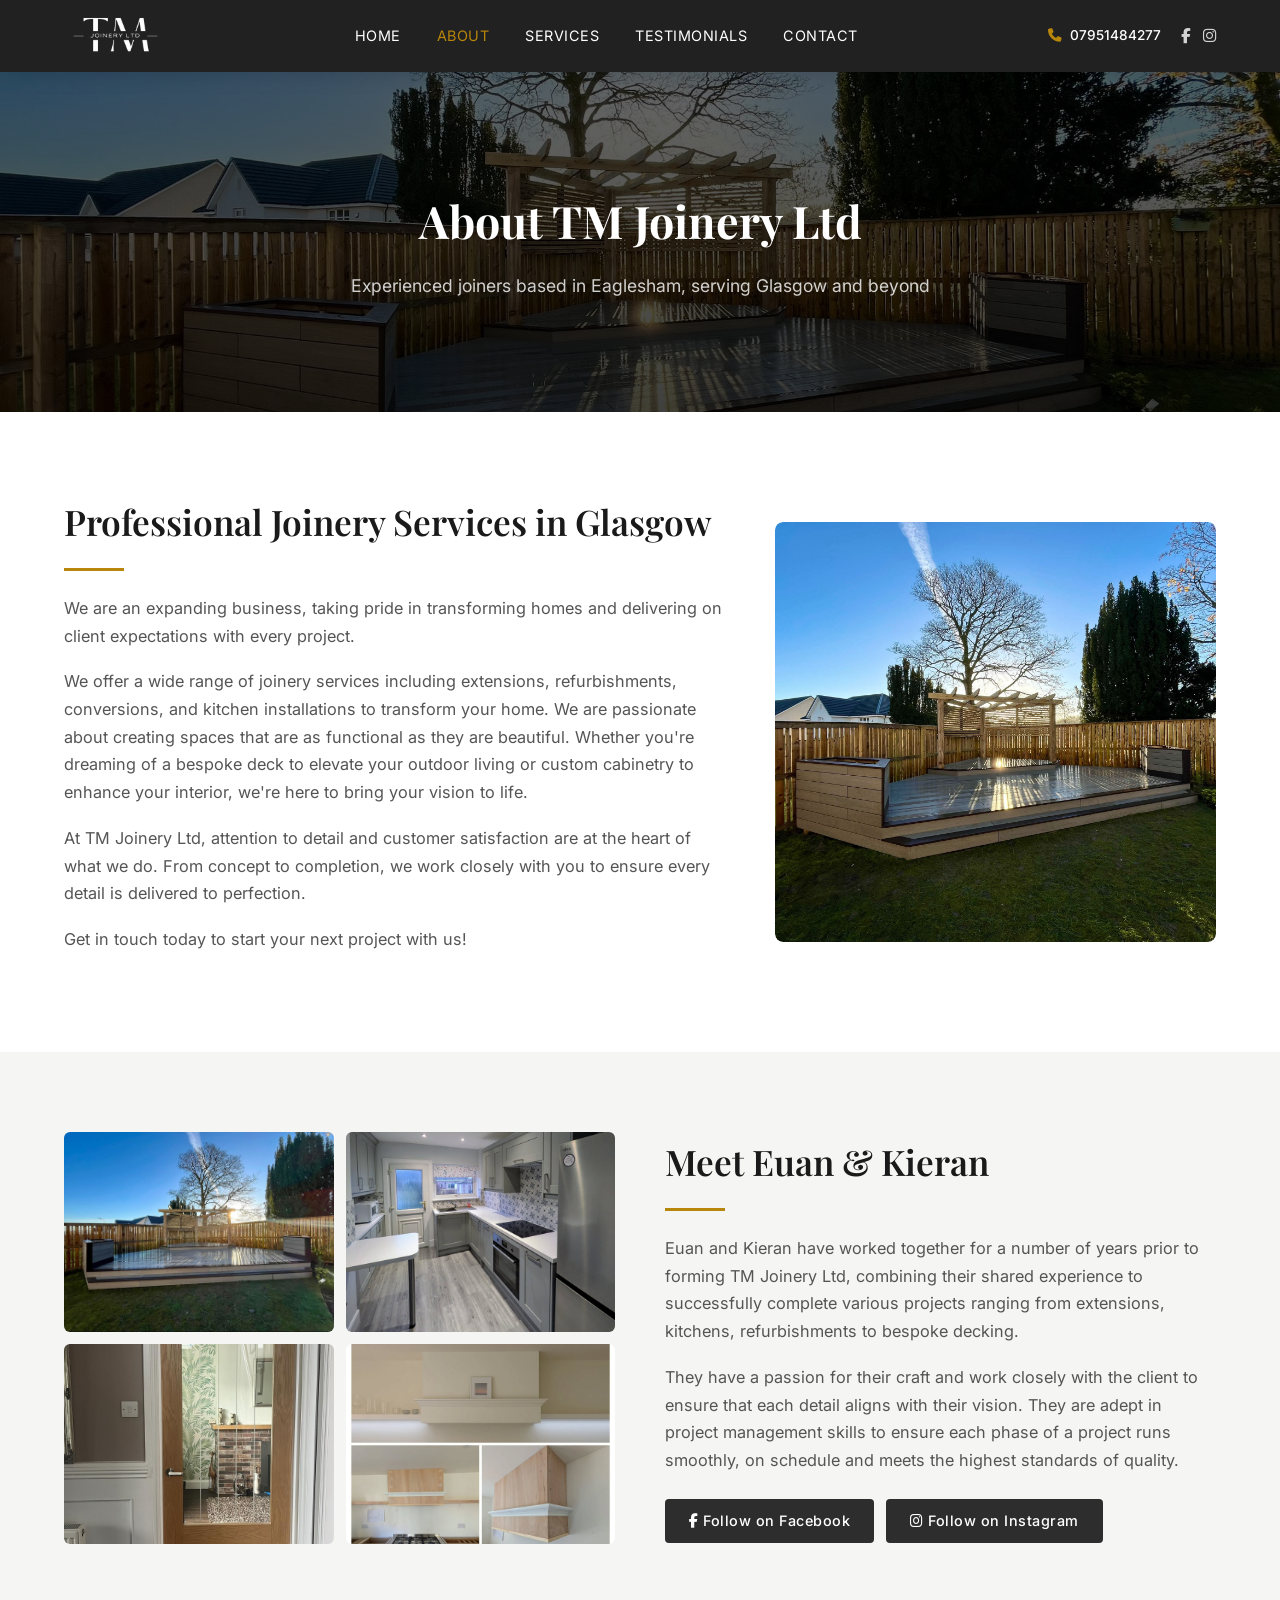
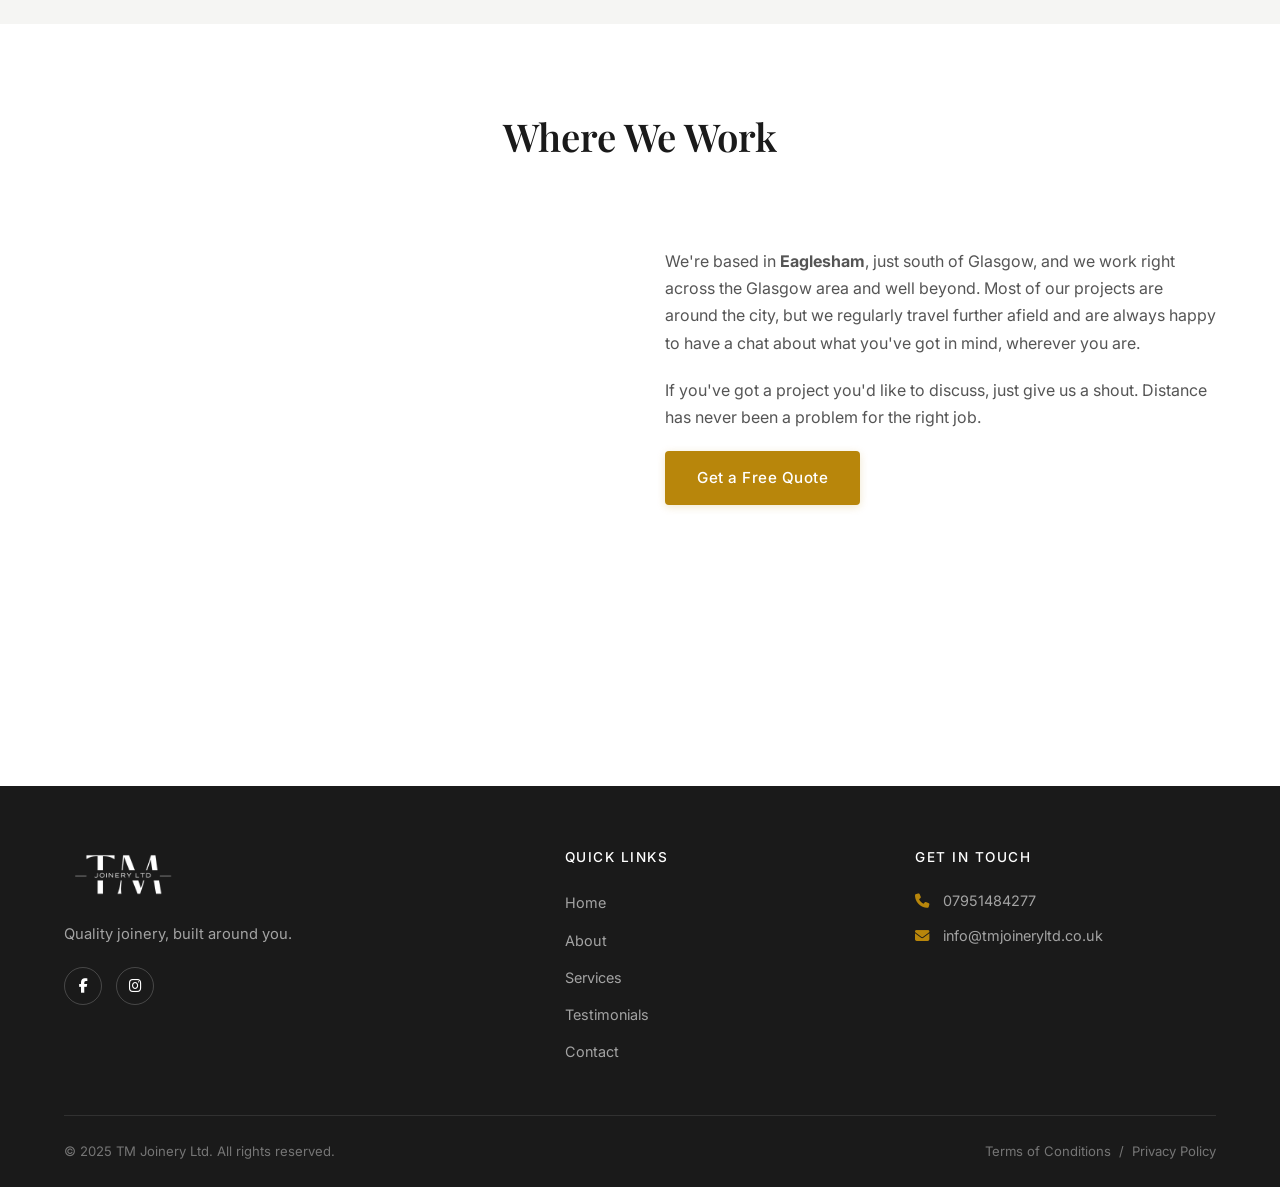
==== commit 175eb488: "Comprehensive SEO optimisation across entire website - Rich meta tags: title, description, keywords," ====
--- a/about.html
+++ b/about.html
@@ -1,15 +1,48 @@
 <!DOCTYPE html>
-<html lang="en">
+<html lang="en-GB">
 <head>
     <meta charset="UTF-8">
     <meta name="viewport" content="width=device-width, initial-scale=1.0">
-    <title>About Us | TM Joinery Ltd - Eaglesham, Glasgow</title>
-    <meta name="description" content="Meet Euan and Kieran at TM Joinery Ltd, based in Eaglesham. Serving Glasgow, East Renfrewshire, Newton Mearns, Clarkston, Giffnock, and surrounding areas with quality joinery services.">
+
+    <!-- Primary SEO -->
+    <title>About TM Joinery Ltd | Meet Our Joiners | Eaglesham &amp; Glasgow</title>
+    <meta name="description" content="Meet Euan and Kieran at TM Joinery Ltd, experienced joiners based in Eaglesham, Glasgow. Learn about our approach to quality joinery, our services across Glasgow, and why customers rate us 5 stars on Google.">
+    <meta name="keywords" content="about TM Joinery, joiners Eaglesham, Glasgow joinery company, Euan Kieran TM Joinery, experienced joiners Glasgow, local joiner Glasgow, trusted tradesman Glasgow">
+    <meta name="author" content="TM Joinery Ltd">
+    <meta name="robots" content="index, follow">
+    <link rel="canonical" href="https://www.tmjoineryltd.co.uk/about.html">
+
+    <!-- Open Graph -->
+    <meta property="og:type" content="website">
+    <meta property="og:url" content="https://www.tmjoineryltd.co.uk/about.html">
+    <meta property="og:title" content="About TM Joinery Ltd | Experienced Joiners in Glasgow">
+    <meta property="og:description" content="Meet Euan and Kieran. Experienced joiners based in Eaglesham, serving Glasgow and beyond. 5-star rated.">
+    <meta property="og:image" content="https://www.tmjoineryltd.co.uk/Assets/Pics/main%20background.jpg">
+    <meta property="og:locale" content="en_GB">
+    <meta property="og:site_name" content="TM Joinery Ltd">
+
+    <!-- Geo / Local SEO -->
+    <meta name="geo.region" content="GB-SCT">
+    <meta name="geo.placename" content="Eaglesham, Glasgow">
+
+    <!-- Stylesheets -->
     <link rel="stylesheet" href="styles.css">
     <link rel="stylesheet" href="https://cdnjs.cloudflare.com/ajax/libs/font-awesome/6.5.1/css/all.min.css">
     <link rel="preconnect" href="https://fonts.googleapis.com">
     <link rel="preconnect" href="https://fonts.gstatic.com" crossorigin>
     <link href="https://fonts.googleapis.com/css2?family=Playfair+Display:wght@400;600;700&family=Inter:wght@300;400;500;600&display=swap" rel="stylesheet">
+
+    <!-- Structured Data - Breadcrumb -->
+    <script type="application/ld+json">
+    {
+        "@context": "https://schema.org",
+        "@type": "BreadcrumbList",
+        "itemListElement": [
+            { "@type": "ListItem", "position": 1, "name": "Home", "item": "https://www.tmjoineryltd.co.uk/" },
+            { "@type": "ListItem", "position": 2, "name": "About", "item": "https://www.tmjoineryltd.co.uk/about.html" }
+        ]
+    }
+    </script>
 </head>
 <body>
 
@@ -46,7 +79,7 @@
         <div class="page-header-overlay"></div>
         <div class="page-header-content">
             <h1>About TM Joinery Ltd</h1>
-            <p>Eaglesham based joiners, serving Glasgow and beyond</p>
+            <p>Experienced joiners based in Eaglesham, serving Glasgow and beyond</p>
         </div>
     </section>
 
@@ -55,15 +88,15 @@
         <div class="container">
             <div class="about-grid">
                 <div class="about-text">
-                    <h2>Welcome to TM Joinery Ltd</h2>
+                    <h2>Professional Joinery Services in Glasgow</h2>
                     <div class="section-line section-line-left"></div>
                     <p>We are an expanding business, taking pride in transforming homes and delivering on client expectations with every project.</p>
-                    <p>We offer a wide range of services including extensions, refurbishments, conversions, and kitchen installations to transform your home. We are passionate about creating spaces that are as functional as they are beautiful. Whether you're dreaming of a bespoke deck to elevate your outdoor living or custom cabinetry to enhance your interior, we're here to bring your vision to life.</p>
+                    <p>We offer a wide range of joinery services including extensions, refurbishments, conversions, and kitchen installations to transform your home. We are passionate about creating spaces that are as functional as they are beautiful. Whether you're dreaming of a bespoke deck to elevate your outdoor living or custom cabinetry to enhance your interior, we're here to bring your vision to life.</p>
                     <p>At TM Joinery Ltd, attention to detail and customer satisfaction are at the heart of what we do. From concept to completion, we work closely with you to ensure every detail is delivered to perfection.</p>
                     <p>Get in touch today to start your next project with us!</p>
                 </div>
                 <div class="about-image">
-                    <img src="Assets/Pics/main background.jpg" alt="Composite decking and pergola by TM Joinery">
+                    <img src="Assets/Pics/main background.jpg" alt="Composite decking and pergola installation in Glasgow by TM Joinery - completed garden project">
                 </div>
             </div>
         </div>
@@ -75,10 +108,10 @@
             <div class="team-grid">
                 <div class="team-images">
                     <div class="team-img-grid">
-                        <img src="Assets/Pics/FB/GARD FINISHED.jpg" alt="TM Joinery garden project" loading="lazy">
-                        <img src="Assets/Pics/FB/484621518_17917018698072659_4618935820180916962_n.jpg" alt="TM Joinery kitchen project" loading="lazy">
-                        <img src="Assets/Pics/FB/463657122_17898323796072659_1747032525059321779_n.jpg" alt="TM Joinery door installation" loading="lazy">
-                        <img src="Assets/Pics/FB/515772789_17929178856072659_7982444539125440788_n.jpg" alt="TM Joinery custom build" loading="lazy">
+                        <img src="Assets/Pics/FB/GARD FINISHED.jpg" alt="Garden decking project completed by TM Joinery Glasgow" loading="lazy">
+                        <img src="Assets/Pics/FB/484621518_17917018698072659_4618935820180916962_n.jpg" alt="Kitchen installation by TM Joinery Glasgow" loading="lazy">
+                        <img src="Assets/Pics/FB/463657122_17898323796072659_1747032525059321779_n.jpg" alt="Internal door installation by TM Joinery Glasgow" loading="lazy">
+                        <img src="Assets/Pics/FB/515772789_17929178856072659_7982444539125440788_n.jpg" alt="Custom cooker hood build by TM Joinery - bespoke cabinetry Glasgow" loading="lazy">
                     </div>
                 </div>
                 <div class="team-text">
--- a/styles.css
+++ b/styles.css
@@ -477,6 +477,26 @@
     line-height: 1.7;
 }
 
+/* Services CTA */
+.services-cta {
+    margin-top: 50px;
+    text-align: center;
+    padding: 36px 40px;
+    background: var(--color-white);
+    border-radius: 8px;
+    border: 1px solid var(--color-border);
+}
+
+.services-cta p {
+    color: var(--color-grey);
+    font-size: 1.02rem;
+    margin-bottom: 20px;
+    max-width: 550px;
+    margin-left: auto;
+    margin-right: auto;
+    line-height: 1.7;
+}
+
 /* ========================================
    Projects / Our Work
    ======================================== */
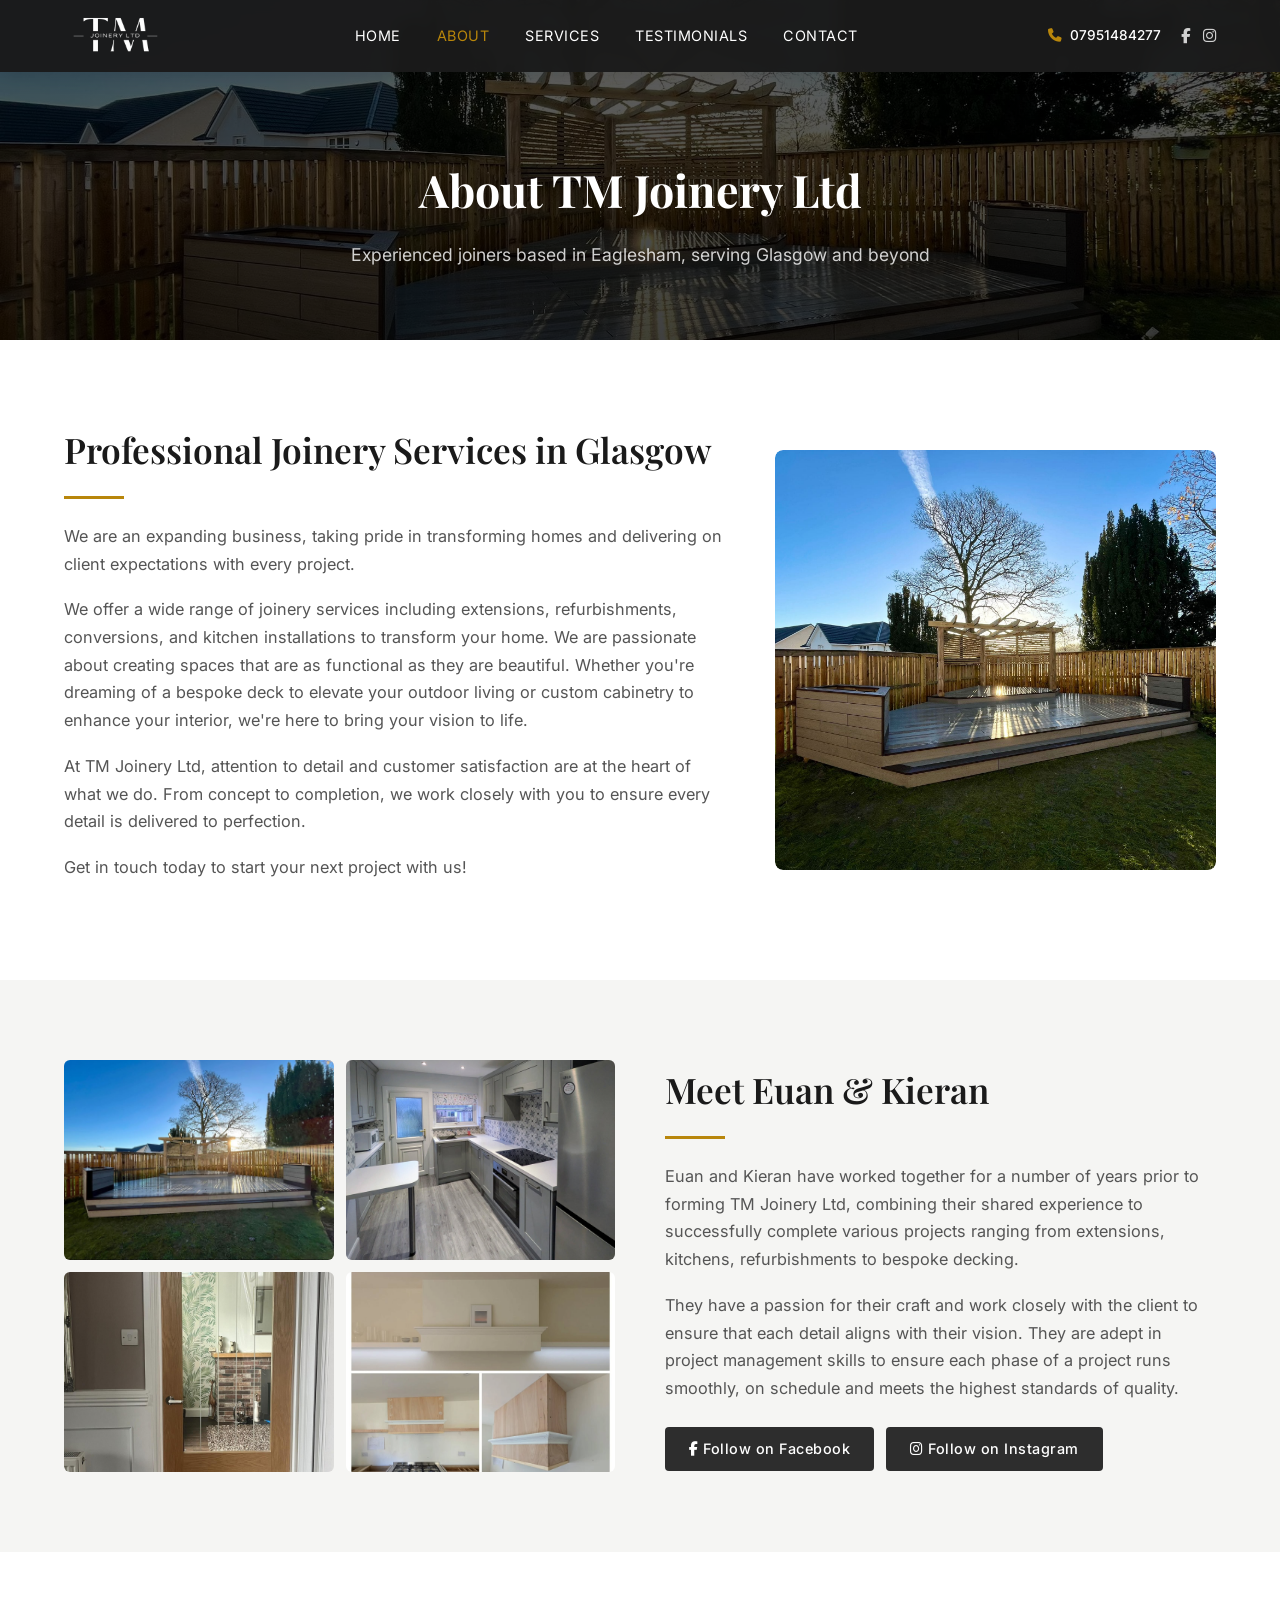
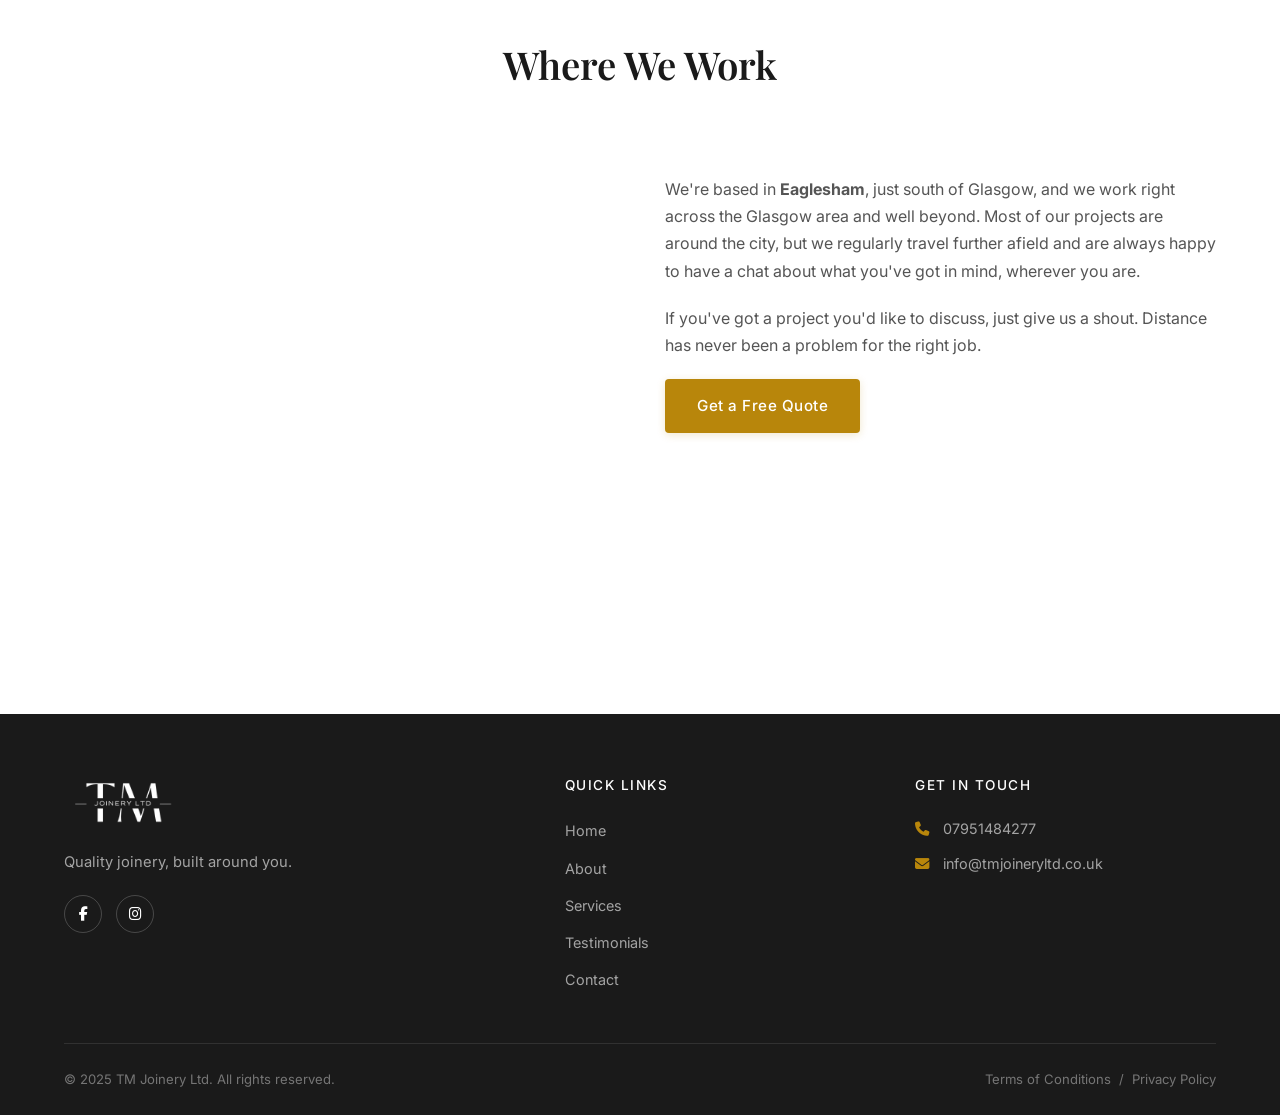
==== commit b7cc49ab: "Add admin dashboard with login, SEO audit, analytics & GA4 tracking - Password-protected admin panel" ====
--- a/about.html
+++ b/about.html
@@ -24,6 +24,15 @@
     <!-- Geo / Local SEO -->
     <meta name="geo.region" content="GB-SCT">
     <meta name="geo.placename" content="Eaglesham, Glasgow">
+
+    <!-- Google Analytics (GA4) -->
+    <script async src="https://www.googletagmanager.com/gtag/js?id=GA_MEASUREMENT_ID"></script>
+    <script>
+        window.dataLayer = window.dataLayer || [];
+        function gtag(){dataLayer.push(arguments);}
+        gtag('js', new Date());
+        gtag('config', localStorage.getItem('tmj_ga_id') || 'GA_MEASUREMENT_ID');
+    </script>
 
     <!-- Stylesheets -->
     <link rel="stylesheet" href="styles.css">
--- a/styles.css
+++ b/styles.css
@@ -263,6 +263,11 @@
     color: var(--color-accent);
 }
 
+/* Mobile nav extras - hidden on desktop */
+.nav-mobile-extras {
+    display: none;
+}
+
 .nav-toggle {
     display: none;
     flex-direction: column;
@@ -318,11 +323,46 @@
 }
 
 .hero-subtitle {
-    font-size: 1.15rem;
+    font-size: 1.3rem;
     font-weight: 300;
     opacity: 0.9;
-    margin-bottom: 40px;
-    letter-spacing: 0.3px;
+    margin-bottom: 12px;
+    letter-spacing: 0.5px;
+}
+
+.hero-rotating {
+    height: 50px;
+    margin-bottom: 36px;
+    position: relative;
+    overflow: hidden;
+}
+
+.rotating-word {
+    position: absolute;
+    left: 0;
+    right: 0;
+    font-family: var(--font-heading);
+    font-size: 2rem;
+    font-weight: 600;
+    color: var(--color-accent);
+    letter-spacing: 1px;
+    opacity: 0;
+    transform: translateY(30px);
+    transition: opacity 0.45s ease, transform 0.45s ease;
+    pointer-events: none;
+    visibility: hidden;
+}
+
+.rotating-word.active {
+    opacity: 1;
+    transform: translateY(0);
+    visibility: visible;
+}
+
+.rotating-word.exit {
+    opacity: 0;
+    transform: translateY(-30px);
+    visibility: visible;
 }
 
 .hero-buttons {
@@ -422,79 +462,135 @@
    ======================================== */
 .services {
     padding: 100px 0;
-    background: var(--color-light-grey);
+    background: var(--color-dark);
+    color: var(--color-white);
+}
+
+.services .section-header h2 {
+    color: var(--color-white);
+}
+
+.services .section-subtitle {
+    color: rgba(255, 255, 255, 0.5);
 }
 
 .services-grid {
     display: grid;
     grid-template-columns: repeat(3, 1fr);
-    gap: 30px;
-}
-
-.service-card {
+    gap: 24px;
+}
+
+.service-tile {
+    background: rgba(255, 255, 255, 0.04);
+    border: 1px solid rgba(255, 255, 255, 0.08);
+    border-radius: 10px;
+    padding: 40px 32px;
+    transition: all 0.4s cubic-bezier(0.25, 0.46, 0.45, 0.94);
+    position: relative;
+    overflow: hidden;
+}
+
+.service-tile::before {
+    content: '';
+    position: absolute;
+    top: 0;
+    left: 0;
+    width: 0;
+    height: 3px;
+    background: var(--color-accent);
+    transition: width 0.4s ease;
+}
+
+.service-tile:hover::before {
+    width: 100%;
+}
+
+.service-tile:hover {
+    background: rgba(255, 255, 255, 0.08);
+    border-color: rgba(184, 134, 11, 0.3);
+    transform: translateY(-4px);
+}
+
+.service-tile-icon {
+    width: 52px;
+    height: 52px;
+    border-radius: 10px;
+    background: rgba(184, 134, 11, 0.12);
+    display: flex;
+    align-items: center;
+    justify-content: center;
+    margin-bottom: 22px;
+    transition: all 0.3s ease;
+}
+
+.service-tile-icon i {
+    font-size: 1.3rem;
+    color: var(--color-accent);
+    transition: transform 0.3s ease;
+}
+
+.service-tile:hover .service-tile-icon {
+    background: var(--color-accent);
+}
+
+.service-tile:hover .service-tile-icon i {
+    color: var(--color-white);
+    transform: scale(1.1);
+}
+
+.service-tile h3 {
+    font-family: var(--font-heading);
+    font-size: 1.2rem;
+    color: var(--color-white);
+    margin-bottom: 14px;
+    transition: color 0.3s ease;
+}
+
+.service-tile:hover h3 {
+    color: var(--color-accent);
+}
+
+.service-tile p {
+    color: rgba(255, 255, 255, 0.5);
+    font-size: 0.9rem;
+    line-height: 1.8;
+}
+
+/* Services bottom CTA - full width banner */
+.services-bottom {
+    display: flex;
+    align-items: center;
+    justify-content: center;
+    gap: 40px;
+    margin-top: 60px;
+    margin-left: -24px;
+    margin-right: -24px;
+    padding: 36px 40px;
+    background: var(--color-accent);
+    border-radius: 0;
+    position: relative;
+    width: calc(100% + 48px);
+}
+
+.services-bottom p {
+    color: var(--color-white);
+    font-size: 1.05rem;
+    line-height: 1.6;
+    margin: 0;
+    font-weight: 400;
+}
+
+.services-bottom .btn {
+    white-space: nowrap;
+    flex-shrink: 0;
     background: var(--color-white);
-    border-radius: 8px;
-    overflow: hidden;
-    transition: transform 0.3s ease, box-shadow 0.3s ease;
-    box-shadow: 0 2px 10px rgba(0, 0, 0, 0.06);
-}
-
-.service-card:hover {
-    transform: translateY(-6px);
-    box-shadow: 0 12px 30px rgba(0, 0, 0, 0.1);
-}
-
-.service-img {
-    height: 220px;
-    overflow: hidden;
-}
-
-.service-img img {
-    width: 100%;
-    height: 100%;
-    object-fit: cover;
-    transition: transform 0.5s ease;
-}
-
-.service-card:hover .service-img img {
-    transform: scale(1.05);
-}
-
-.service-content {
-    padding: 28px;
-}
-
-.service-content h3 {
-    font-family: var(--font-heading);
-    font-size: 1.25rem;
-    margin-bottom: 10px;
     color: var(--color-dark);
-}
-
-.service-content p {
-    color: var(--color-grey);
-    font-size: 0.92rem;
-    line-height: 1.7;
-}
-
-/* Services CTA */
-.services-cta {
-    margin-top: 50px;
-    text-align: center;
-    padding: 36px 40px;
-    background: var(--color-white);
-    border-radius: 8px;
-    border: 1px solid var(--color-border);
-}
-
-.services-cta p {
-    color: var(--color-grey);
-    font-size: 1.02rem;
-    margin-bottom: 20px;
-    max-width: 550px;
-    margin-left: auto;
-    margin-right: auto;
-    line-height: 1.7;
+    font-weight: 600;
+}
+
+.services-bottom .btn:hover {
+    background: var(--color-dark);
+    color: var(--color-white);
 }
 
 /* ========================================
@@ -599,12 +695,13 @@
 .featured-post {
     display: grid;
     grid-template-columns: 1fr 1fr;
-    gap: 50px;
-    align-items: center;
+    gap: 40px;
+    align-items: start;
     margin-bottom: 60px;
-    padding: 50px;
+    padding: 40px;
     background: var(--color-light-grey);
     border-radius: 12px;
+    overflow: visible;
 }
 
 .featured-post-text h3 {
@@ -629,12 +726,45 @@
 
 .featured-post-embed {
     display: flex;
+    flex-direction: column;
+    align-items: center;
+}
+
+.featured-post-embed iframe {
+    width: 100%;
+    max-width: 520px;
+    height: 750px;
+    transition: opacity 0.4s ease;
+}
+
+.featured-post-embed iframe.fading {
+    opacity: 0;
+}
+
+.fb-post-dots {
+    display: flex;
     justify-content: center;
-}
-
-.featured-post-embed iframe {
-    max-width: 100%;
-    border-radius: 8px;
+    gap: 10px;
+    margin-top: 20px;
+    padding: 4px 0;
+}
+
+.fb-dot {
+    width: 12px;
+    height: 12px;
+    border-radius: 50%;
+    background: var(--color-border);
+    cursor: pointer;
+    transition: all 0.3s ease;
+}
+
+.fb-dot.active {
+    background: var(--color-accent);
+    transform: scale(1.2);
+}
+
+.fb-dot:hover {
+    background: var(--color-grey);
 }
 
 .projects-cta {
@@ -904,42 +1034,50 @@
 
 .form-success {
     display: none;
-    position: absolute;
-    inset: 0;
-    background: var(--color-cream);
-    border-radius: 8px;
+    background: var(--color-white);
+    border-radius: 12px;
+    border: 2px solid var(--color-accent);
     align-items: center;
     justify-content: center;
+    min-height: 350px;
+    box-shadow: 0 8px 30px rgba(184, 134, 11, 0.1);
 }
 
 .form-success.active {
     display: flex;
+    animation: successPop 0.5s cubic-bezier(0.25, 0.46, 0.45, 0.94) both;
+}
+
+@keyframes successPop {
+    0% { opacity: 0; transform: scale(0.95); }
+    100% { opacity: 1; transform: scale(1); }
 }
 
 .form-success-inner {
     text-align: center;
-    padding: 40px;
+    padding: 50px 40px;
 }
 
 .form-success-inner i {
-    font-size: 3.5rem;
+    font-size: 4rem;
     color: var(--color-accent);
     margin-bottom: 20px;
+    display: block;
 }
 
 .form-success-inner h3 {
     font-family: var(--font-heading);
-    font-size: 1.8rem;
-    margin-bottom: 12px;
+    font-size: 2rem;
+    margin-bottom: 14px;
     color: var(--color-dark);
 }
 
 .form-success-inner p {
     color: var(--color-grey);
-    font-size: 1.02rem;
+    font-size: 1.05rem;
     line-height: 1.7;
     margin-bottom: 28px;
-    max-width: 400px;
+    max-width: 420px;
     margin-left: auto;
     margin-right: auto;
 }
@@ -1202,11 +1340,12 @@
 .page-header {
     position: relative;
     height: 340px;
+    padding-top: 82px;
     display: flex;
     align-items: center;
     justify-content: center;
     background: url('Assets/Pics/main background.jpg') center/cover no-repeat;
-    margin-top: 72px;
+    margin-top: 0;
 }
 
 .page-header-overlay {
@@ -1470,26 +1609,6 @@
 .stagger-5 { transition-delay: 0.33s !important; }
 .stagger-6 { transition-delay: 0.40s !important; }
 
-/* Enhanced card interactions */
-.service-card {
-    box-shadow: 0 2px 10px rgba(0, 0, 0, 0.06);
-    transition: transform 0.4s cubic-bezier(0.25, 0.46, 0.45, 0.94),
-                box-shadow 0.4s cubic-bezier(0.25, 0.46, 0.45, 0.94);
-}
-
-.service-card:hover {
-    transform: translateY(-8px);
-    box-shadow: 0 16px 40px rgba(0, 0, 0, 0.12);
-}
-
-.service-card:hover .service-content h3 {
-    color: var(--color-accent);
-}
-
-.service-content h3 {
-    transition: color 0.3s ease;
-}
-
 /* Testimonial card glow */
 .testimonial-card {
     transition: transform 0.4s cubic-bezier(0.25, 0.46, 0.45, 0.94),
@@ -1642,6 +1761,7 @@
 }
 
 @media (max-width: 768px) {
+    /* Mobile Navigation */
     .nav-links,
     .nav-right {
         display: none;
@@ -1657,24 +1777,6 @@
 
     .navbar.scrolled .nav-logo img {
         height: 48px;
-    }
-
-    .stats-grid {
-        flex-wrap: wrap;
-    }
-
-    .stat-item {
-        flex: 1 1 45%;
-        padding: 22px 10px;
-    }
-
-    .stat-divider {
-        display: none;
-    }
-
-    .stat-number,
-    .stat-suffix {
-        font-size: 1.7rem;
     }
 
     .nav-links.active {
@@ -1685,99 +1787,315 @@
         left: 0;
         right: 0;
         background: rgba(26, 26, 26, 0.98);
-        padding: 20px 24px;
-        gap: 16px;
-    }
-
-    .nav-right.active {
+        backdrop-filter: blur(12px);
+        -webkit-backdrop-filter: blur(12px);
+        padding: 28px 24px;
+        gap: 6px;
+        border-bottom: 2px solid var(--color-accent);
+        box-shadow: 0 20px 40px rgba(0, 0, 0, 0.3);
+    }
+
+    .nav-links.active li {
+        opacity: 0;
+        transform: translateX(-16px);
+        animation: navSlideIn 0.3s ease forwards;
+    }
+
+    .nav-links.active li:nth-child(1) { animation-delay: 0.05s; }
+    .nav-links.active li:nth-child(2) { animation-delay: 0.1s; }
+    .nav-links.active li:nth-child(3) { animation-delay: 0.15s; }
+    .nav-links.active li:nth-child(4) { animation-delay: 0.2s; }
+    .nav-links.active li:nth-child(5) { animation-delay: 0.25s; }
+
+    @keyframes navSlideIn {
+        to { opacity: 1; transform: translateX(0); }
+    }
+
+    .nav-links.active a {
+        font-size: 1.05rem;
+        padding: 12px 0;
+        display: block;
+        border-bottom: 1px solid rgba(255, 255, 255, 0.06);
+    }
+
+    .nav-links.active a::after {
+        display: none;
+    }
+
+    .nav-mobile-extras {
+        display: block !important;
+        border-bottom: none !important;
+        padding-top: 16px !important;
+        margin-top: 8px;
+        border-top: 1px solid rgba(255, 255, 255, 0.1);
+    }
+
+    .nav-mobile-phone {
+        display: block;
+        color: var(--color-accent);
+        font-size: 1.1rem;
+        font-weight: 600;
+        padding: 10px 0;
+    }
+
+    .nav-mobile-phone i {
+        margin-right: 8px;
+    }
+
+    .nav-mobile-socials {
         display: flex;
-        flex-direction: column;
-        position: absolute;
-        top: calc(100% + 200px);
-        left: 0;
-        right: 0;
-        background: rgba(26, 26, 26, 0.98);
-        padding: 0 24px 20px;
-        gap: 16px;
-    }
-
+        gap: 14px;
+        padding: 10px 0;
+    }
+
+    .nav-mobile-socials a {
+        width: 40px;
+        height: 40px;
+        border-radius: 50%;
+        border: 1px solid rgba(255, 255, 255, 0.2);
+        display: flex;
+        align-items: center;
+        justify-content: center;
+        color: var(--color-white);
+        font-size: 0.95rem;
+    }
+
+    .nav-mobile-socials a:hover {
+        background: var(--color-accent);
+        border-color: var(--color-accent);
+    }
+
+    /* Mobile Hero */
     .hero h1 {
         font-size: 2.2rem;
+        letter-spacing: 1px;
     }
 
     .hero-subtitle {
+        font-size: 1.1rem;
+        letter-spacing: 1.5px;
+    }
+
+    .rotating-word {
+        font-size: 1.5rem;
+    }
+
+    .hero-rotating {
+        height: 42px;
+    }
+
+    .hero-socials a {
+        width: 44px;
+        height: 44px;
+        display: inline-flex;
+        align-items: center;
+        justify-content: center;
+        border: 1px solid rgba(255, 255, 255, 0.2);
+        border-radius: 50%;
         font-size: 1rem;
     }
 
+    /* Mobile Section Spacing & Headers */
+    .section-header {
+        margin-bottom: 40px;
+    }
+
     .section-header h2 {
-        font-size: 1.9rem;
-    }
-
+        font-size: 1.8rem;
+    }
+
+    .section-subtitle {
+        font-size: 0.95rem;
+    }
+
+    /* Mobile About Intro */
     .about-intro-grid {
         grid-template-columns: 1fr;
         gap: 30px;
     }
 
+    .about-intro-text {
+        text-align: center;
+    }
+
+    .about-intro-text h2 {
+        font-size: 1.8rem;
+    }
+
+    .about-intro-text .section-line-left {
+        margin: 0 auto 24px auto;
+    }
+
+    .about-intro-text .btn {
+        width: 100%;
+        text-align: center;
+    }
+
+    .about-intro-image {
+        border-radius: 12px;
+        overflow: hidden;
+    }
+
     .about-intro-image img {
-        height: 280px;
-    }
-
-    .about-page .about-grid {
+        height: 260px;
+        border-radius: 12px;
+    }
+
+    /* Mobile Services */
+    .services-grid {
+        grid-template-columns: 1fr 1fr;
+        gap: 14px;
+    }
+
+    .service-tile {
+        padding: 24px 20px;
+        display: flex;
+        flex-direction: column;
+        text-align: center;
+        align-items: center;
+    }
+
+    .service-tile::before {
+        display: none;
+    }
+
+    .service-tile-icon {
+        margin-bottom: 14px;
+        width: 44px;
+        height: 44px;
+        border-radius: 8px;
+    }
+
+    .service-tile-icon i {
+        font-size: 1.1rem;
+    }
+
+    .service-tile h3 {
+        font-size: 0.95rem;
+        margin-bottom: 8px;
+    }
+
+    .service-tile p {
+        font-size: 0.8rem;
+        line-height: 1.6;
+    }
+
+    .services-bottom {
+        flex-direction: column;
+        text-align: center;
+        padding: 30px 24px;
+        gap: 18px;
+        margin-left: -18px;
+        margin-right: -18px;
+        width: calc(100% + 36px);
+    }
+
+    .services-bottom p {
+        font-size: 0.95rem;
+    }
+
+    .services-bottom .btn {
+        width: 100%;
+    }
+
+    /* Mobile Projects */
+    .projects-grid {
         grid-template-columns: 1fr;
-        gap: 30px;
-    }
-
-    .about-image img {
-        height: 280px;
-    }
-
-    .team-grid {
+        gap: 20px;
+    }
+
+    .project-img {
+        height: 220px;
+    }
+
+    .project-overlay {
+        opacity: 1;
+        background: linear-gradient(to top, rgba(26, 26, 26, 0.7), transparent 60%);
+    }
+
+    .project-link {
+        position: absolute;
+        bottom: 14px;
+        right: 14px;
+        padding: 8px 16px;
+        font-size: 0.8rem;
+        border-width: 1px;
+        background: rgba(184, 134, 11, 0.9);
+        border-color: transparent;
+    }
+
+    .project-info {
+        padding: 18px 20px;
+    }
+
+    .project-info h3 {
+        font-size: 1.05rem;
+    }
+
+    /* Mobile Featured Post */
+    .featured-post {
         grid-template-columns: 1fr;
-        gap: 30px;
-    }
-
-    .areas-grid {
-        grid-template-columns: 1fr;
-        gap: 30px;
-    }
-
-    .areas-list {
-        grid-template-columns: 1fr 1fr;
-    }
-
-    .page-header {
-        height: 260px;
-    }
-
-    .page-header-content h1 {
-        font-size: 2rem;
-    }
-
-    .services-grid {
-        grid-template-columns: 1fr;
+        padding: 28px 20px;
+        gap: 24px;
+        border-radius: 10px;
+    }
+
+    .featured-post-text h3 {
+        font-size: 1.4rem;
+    }
+
+    .featured-post-embed iframe {
+        width: 100%;
+        max-width: 100%;
+        height: 700px;
+    }
+
+    .featured-post-socials {
+        justify-content: center;
+    }
+
+    /* Mobile Testimonials */
+    .testimonials {
+        padding: 80px 0;
     }
 
     .testimonials-grid {
         grid-template-columns: 1fr;
-    }
-
-    .projects-grid {
-        grid-template-columns: 1fr;
-    }
-
-    .featured-post {
-        grid-template-columns: 1fr;
-        padding: 30px;
-        gap: 30px;
-    }
-
-    .featured-post-embed iframe {
+        gap: 18px;
+    }
+
+    .testimonial-card {
+        padding: 24px;
+    }
+
+    .testimonial-text {
+        font-size: 0.88rem;
+        line-height: 1.75;
+    }
+
+    .testimonials-cta {
+        margin-top: 36px;
+    }
+
+    .testimonials-links {
+        flex-direction: column;
+        align-items: center;
+    }
+
+    .btn-review {
         width: 100%;
-        max-width: 500px;
+        max-width: 280px;
+        text-align: center;
+    }
+
+    /* Mobile Contact */
+    .contact {
+        padding: 80px 0;
     }
 
     .contact-grid {
         grid-template-columns: 1fr;
+        gap: 36px;
     }
 
     .contact-form {
@@ -1788,9 +2106,58 @@
         grid-column: 1;
     }
 
+    .contact-form .btn {
+        width: 100%;
+        text-align: center;
+    }
+
+    .form-group input,
+    .form-group select,
+    .form-group textarea {
+        padding: 14px 16px;
+        font-size: 1rem;
+        border-radius: 6px;
+    }
+
+    .contact-card {
+        padding: 28px;
+        border-radius: 10px;
+    }
+
+    .contact-item {
+        padding: 14px 0;
+    }
+
+    /* Mobile Footer */
+    .footer {
+        padding: 50px 0 0;
+    }
+
     .footer-grid {
         grid-template-columns: 1fr;
-        gap: 30px;
+        gap: 36px;
+        text-align: center;
+    }
+
+    .footer-brand {
+        display: flex;
+        flex-direction: column;
+        align-items: center;
+    }
+
+    .footer-socials {
+        justify-content: center;
+    }
+
+    .footer-links ul {
+        display: flex;
+        flex-wrap: wrap;
+        justify-content: center;
+        gap: 6px 20px;
+    }
+
+    .footer-links li {
+        margin-bottom: 0;
     }
 
     .footer-bottom {
@@ -1798,20 +2165,144 @@
         gap: 10px;
         text-align: center;
     }
+
+    /* Mobile About Page */
+    .page-header {
+        height: 240px;
+    }
+
+    .page-header-content h1 {
+        font-size: 1.8rem;
+        padding: 0 16px;
+    }
+
+    .page-header-content p {
+        font-size: 0.95rem;
+        padding: 0 16px;
+    }
+
+    .about-page {
+        padding: 60px 0;
+    }
+
+    .about-page .about-grid {
+        grid-template-columns: 1fr;
+        gap: 30px;
+    }
+
+    .about-page .about-text {
+        text-align: center;
+    }
+
+    .about-page .about-text h2 {
+        font-size: 1.8rem;
+    }
+
+    .about-page .about-text .section-line-left {
+        margin: 0 auto 24px auto;
+    }
+
+    .about-image img {
+        height: 250px;
+        border-radius: 10px;
+    }
+
+    .team-section {
+        padding: 60px 0;
+    }
+
+    .team-grid {
+        grid-template-columns: 1fr;
+        gap: 30px;
+    }
+
+    .team-text {
+        text-align: center;
+    }
+
+    .team-text h2 {
+        font-size: 1.8rem;
+    }
+
+    .team-text .section-line-left {
+        margin: 0 auto 24px auto;
+    }
+
+    .team-img-grid {
+        gap: 8px;
+    }
+
+    .team-img-grid img {
+        height: 160px;
+        border-radius: 8px;
+    }
+
+    .team-socials {
+        justify-content: center;
+    }
+
+    .areas-section {
+        padding: 60px 0;
+    }
+
+    .areas-grid {
+        grid-template-columns: 1fr;
+        gap: 30px;
+    }
+
+    .areas-content {
+        text-align: center;
+    }
+
+    .areas-content .btn {
+        width: 100%;
+    }
+
+    .areas-map iframe {
+        min-height: 300px;
+        border-radius: 10px;
+    }
 }
 
 @media (max-width: 480px) {
+    .hero {
+        min-height: 100svh;
+    }
+
     .hero h1 {
-        font-size: 1.8rem;
+        font-size: 1.7rem;
+        line-height: 1.25;
+    }
+
+    .hero-subtitle {
+        font-size: 1rem;
+    }
+
+    .rotating-word {
+        font-size: 1.3rem;
+    }
+
+    .hero-rotating {
+        height: 36px;
+        margin-bottom: 28px;
     }
 
     .hero-buttons {
         flex-direction: column;
-        align-items: center;
+        align-items: stretch;
+        gap: 12px;
+        width: 100%;
+        max-width: 280px;
+        margin: 0 auto 30px;
+    }
+
+    .hero-buttons .btn {
+        text-align: center;
+        width: 100%;
     }
 
     .container {
-        padding: 0 16px;
+        padding: 0 18px;
     }
 
     .about-intro,
@@ -1819,10 +2310,80 @@
     .projects,
     .testimonials,
     .contact {
-        padding: 70px 0;
+        padding: 60px 0;
+    }
+
+    .section-header {
+        margin-bottom: 32px;
+    }
+
+    .section-header h2 {
+        font-size: 1.55rem;
+    }
+
+    .services-grid {
+        grid-template-columns: 1fr;
+        gap: 12px;
+    }
+
+    .service-tile {
+        padding: 20px 18px;
+        flex-direction: row;
+        text-align: left;
+        align-items: center;
+        gap: 16px;
+    }
+
+    .service-tile-icon {
+        margin-bottom: 0;
+        min-width: 40px;
+        width: 40px;
+        height: 40px;
+    }
+
+    .service-tile p {
+        display: none;
+    }
+
+    .project-img {
+        height: 190px;
+    }
+
+    .testimonial-card {
+        padding: 20px;
+    }
+
+    .testimonial-text {
+        font-size: 0.85rem;
+    }
+
+    .testimonial-author {
+        flex-direction: column;
+        align-items: flex-start;
+        gap: 4px;
+    }
+
+    .featured-post {
+        padding: 22px 16px;
+    }
+
+    .featured-post-embed iframe {
+        height: 650px;
+    }
+
+    .footer-logo {
+        height: 50px;
     }
 
     .areas-list {
         grid-template-columns: 1fr;
     }
-}
+
+    .page-header {
+        height: 200px;
+    }
+
+    .page-header-content h1 {
+        font-size: 1.5rem;
+    }
+}
